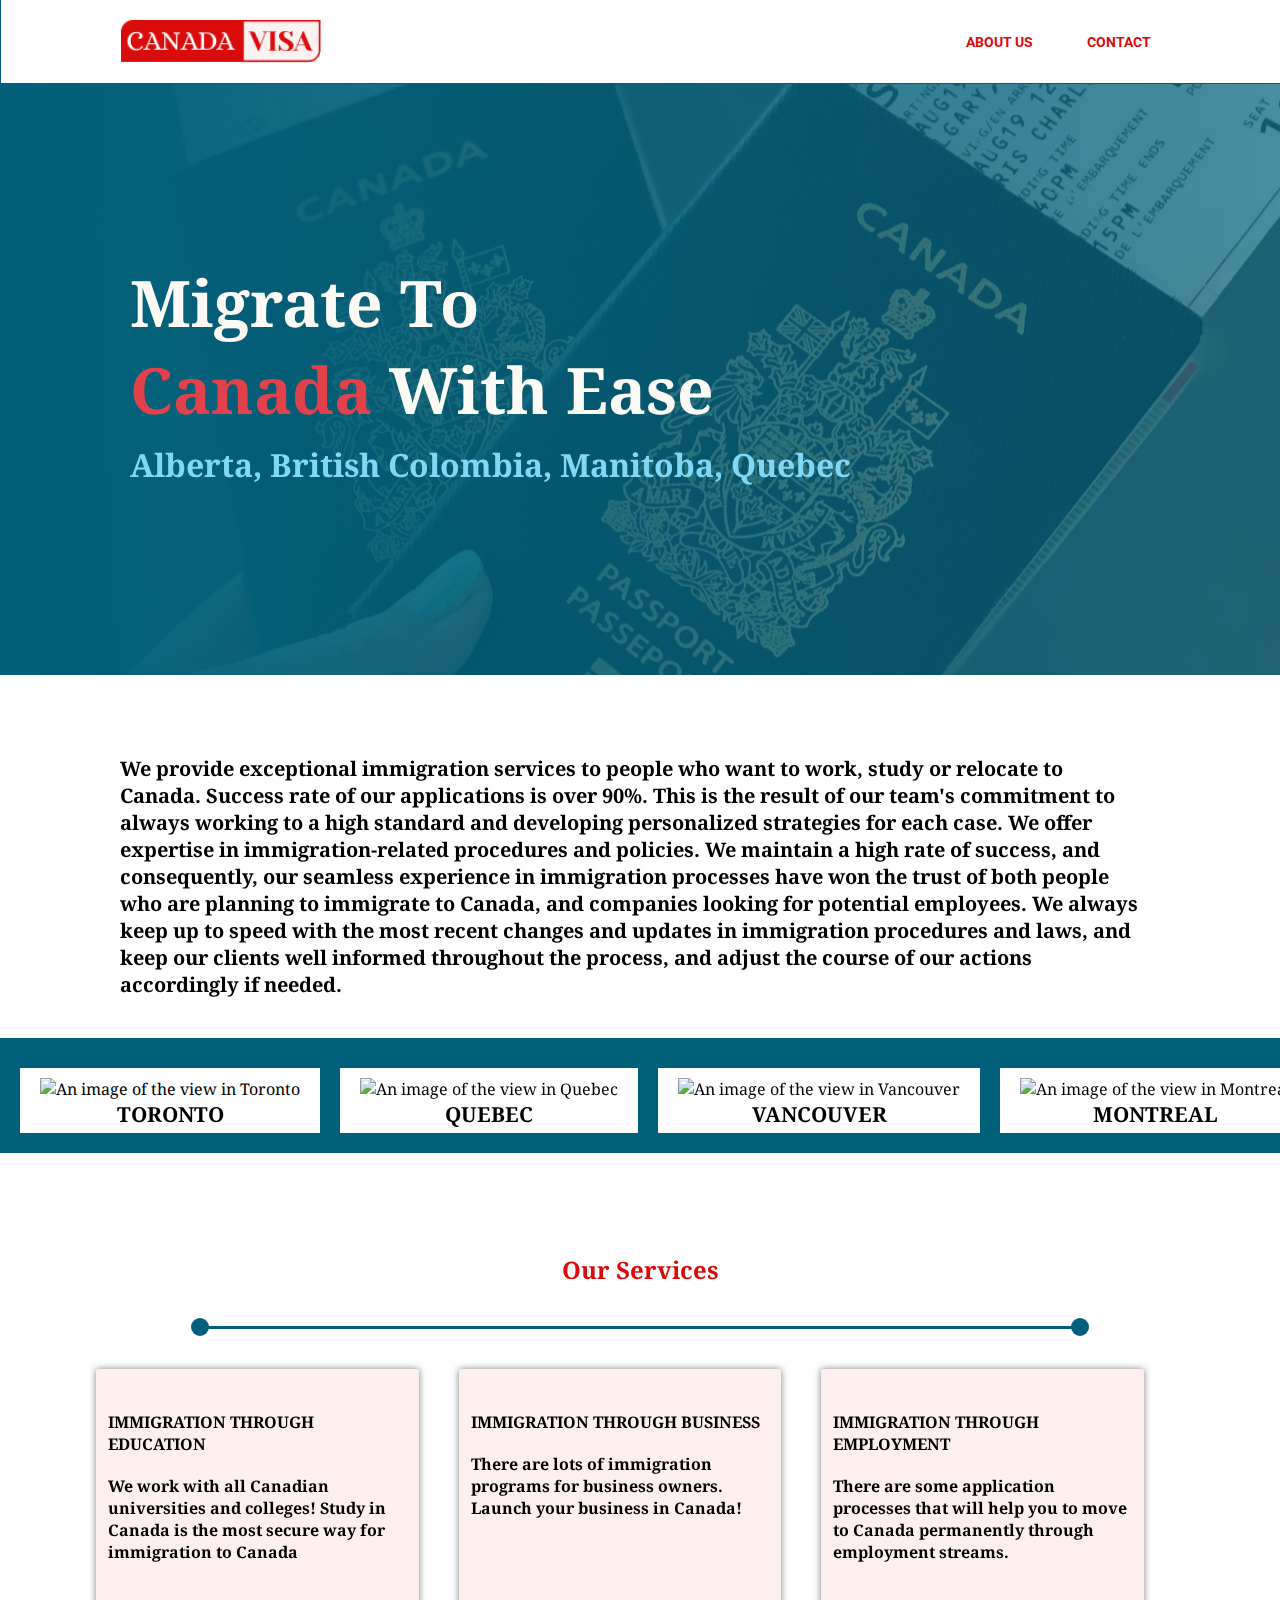
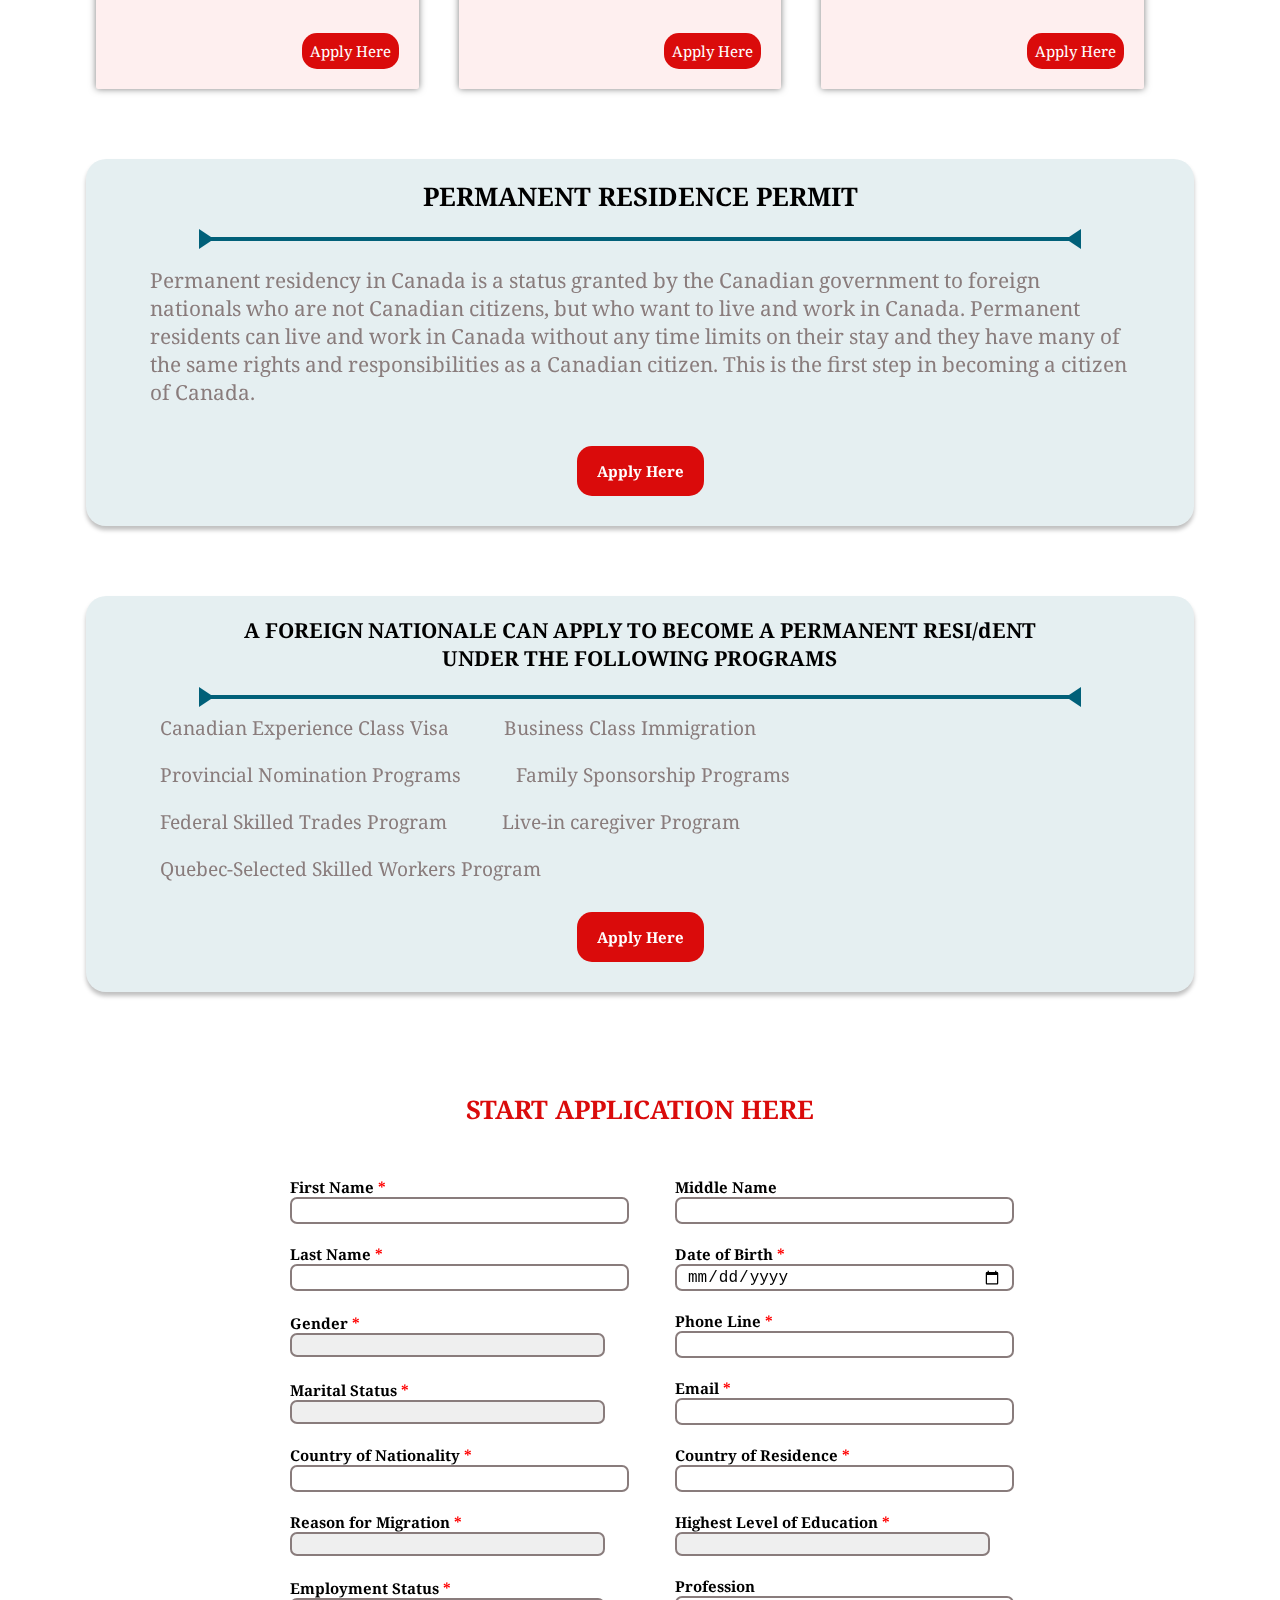
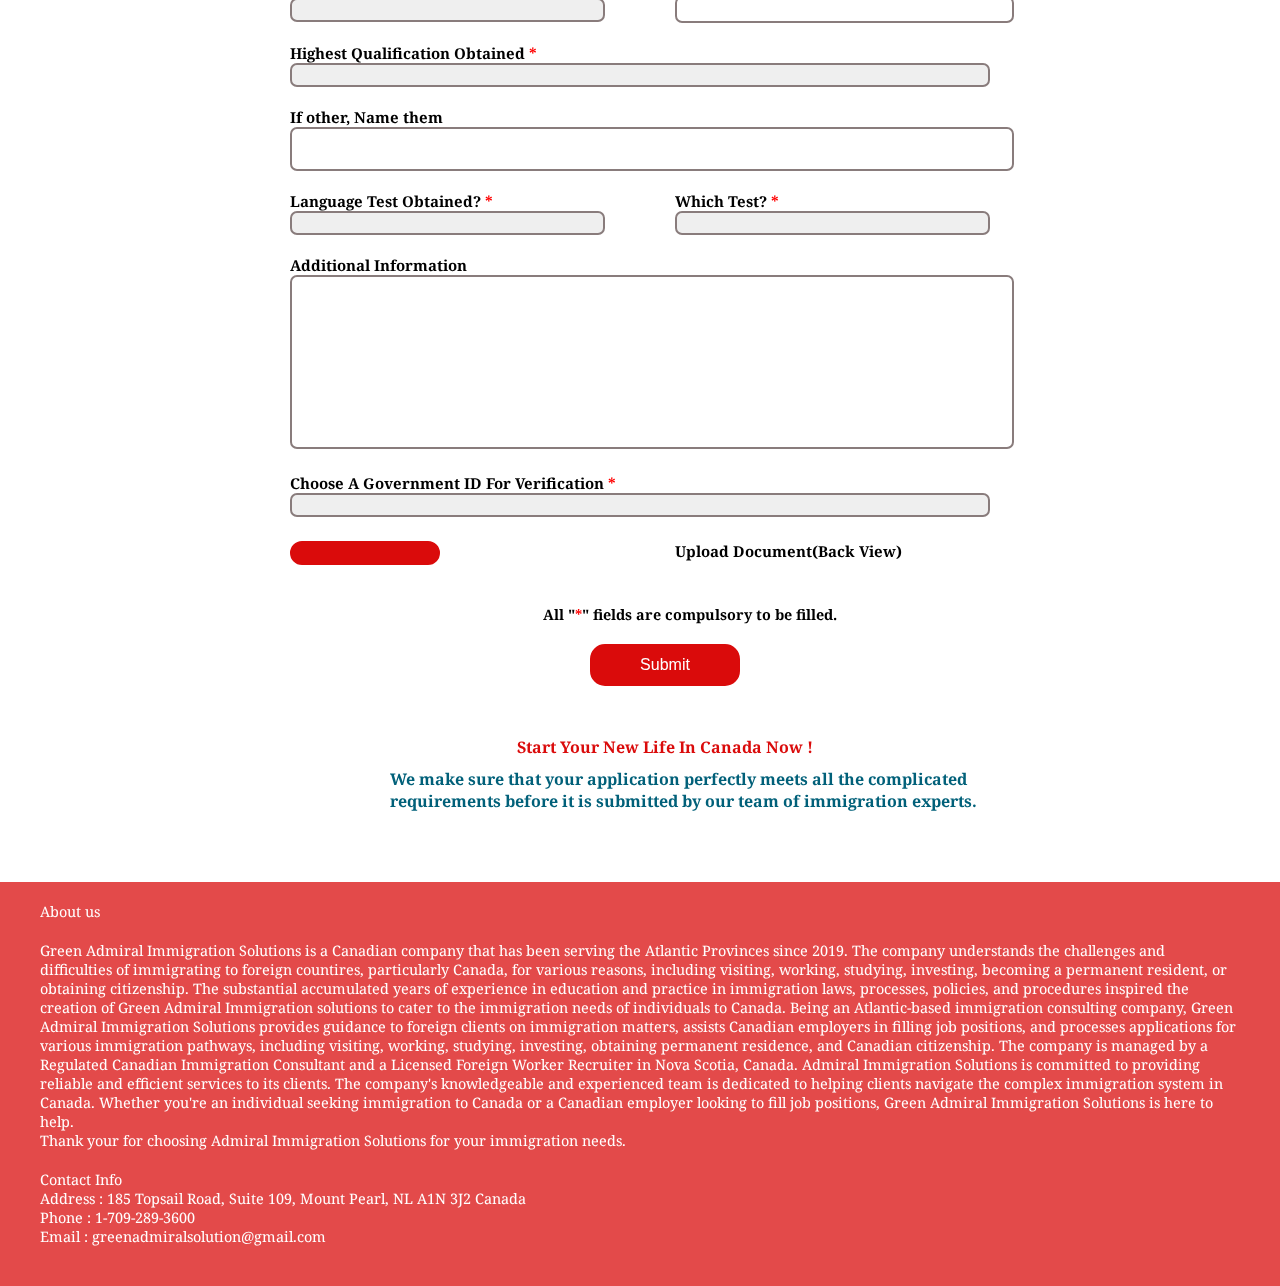
==== index.html @ 5da3104e "Completed" ====
<!DOCTYPE html>
<html lang="en">
  <head>
    <meta charset="UTF-8" />
    <meta name="viewport" content="width=device-width, initial-scale=1.0" />
    <title>Canada Visa</title>
    <link rel="stylesheet" href="https://cdnjs.cloudflare.com/ajax/libs/font-awesome/6.4.0/css/all.min.css" integrity="sha512-iecdLmaskl7CVkqkXNQ/ZH/XLlvWZOJyj7Yy7tcenmpD1ypASozpmT/E0iPtmFIB46ZmdtAc9eNBvH0H/ZpiBw==" crossorigin="anonymous" referrerpolicy="no-referrer" />
    <link rel="stylesheet" href="style.css" />
  </head>
  <body>
    <header>
      <img src="./images/logo.jpg" alt="Logo" class="logo" />

      <nav>
        <ul>
          <li><a href="#about">ABOUT US</a></li>
          <li><a href="#contact">CONTACT</a></li>
        </ul>
      </nav>
    </header>

    <div class="title">
      <h1>
        Migrate To <br />
        <span style="color: #e1414b">Canada</span> With Ease
      </h1>
      <h2>Alberta, British Colombia, Manitoba, Quebec</h2>
    </div>

    <main>
      <p class="desc">
        We provide exceptional immigration services to people who want to work,
        study or relocate to Canada. Success rate of our applications is over
        90%. This is the result of our team's commitment to always working to a
        high standard and developing personalized strategies for each case. We
        offer expertise in immigration-related procedures and policies. We
        maintain a high rate of success, and consequently, our seamless
        experience in immigration processes have won the trust of both people
        who are planning to immigrate to Canada, and companies looking for
        potential employees. We always keep up to speed with the most recent
        changes and updates in immigration procedures and laws, and keep our
        clients well informed throughout the process, and adjust the course of
        our actions accordingly if needed.
      </p>

      <section class="slideshow">
        <div>
          <img
            src="./images/toronto.jpg"
            alt="An image of the view in Toronto"
          />
          <h2>TORONTO</h2>
        </div>

        <div>
          <img src="./images/quebec.jpg" alt="An image of the view in Quebec" />
          <h2>QUEBEC</h2>
        </div>

        <div>
          <img
            src="./images/vancouver.jpg"
            alt="An image of the view in Vancouver"
          />
          <h2>VANCOUVER</h2>
        </div>

        <div>
          <img
            src="./images/montreal.jpg"
            alt="An image of the view in Montreal"
          />
          <h2>MONTREAL</h2>
        </div>

        <div>
          <img src="./images/ottawa.jpg" alt="An image of the view in Ottawa" />
          <h2>OTTAWA</h2>
        </div>

        <div>
          <img
            src="./images/edmonton.jpg"
            alt="An image of the view in Edmonton"
          />
          <h2>EDMONTON</h2>
        </div>

        <div>
          <img
            src="./images/winnipeg.jpg"
            alt="An image of the view in Winnipeg"
          />
          <h2>WINNIPEG</h2>
        </div>

        <div>
          <img
            src="./images/calgari.jpg"
            alt="An image of the view in Calgari"
          />
          <h2>Calgari</h2>
        </div>

        <div>
          <img
            src="./images/victoria.jpg"
            alt="An image of the view in Victoria"
          />
          <h2>VICTORIA</h2>
        </div>

        <div>
          <img
            src="./images/hamilton.jpg"
            alt="An image of the view in Hamilton"
          />
          <h2>HAMILTON</h2>
        </div>

        <div>
          <img
            src="./images/sherbrooke.jpg"
            alt="An image of the view in Sherbrooke"
          />
          <h2>SHERBROOKE</h2>
        </div>

        <div>
          <img
            src="./images/fredericton.jpg"
            alt="An image of the view in Fredericton"
          />
          <h2>FREDERICTON</h2>
        </div>

        <div>
          <img
            src="./images/moncton.jpg"
            alt="An image of the view in Moncton"
          />
          <h2>MONCTON</h2>
        </div>

        <div>
          <img
            src="./images/windsor.jpg"
            alt="An image of the view in Windsor"
          />
          <h2>WINDSOR</h2>
        </div>

        <div>
          <img
            src="./images/kingston.jpg"
            alt="An image of the view in Kingston"
          />
          <h2>KINGSTON</h2>
        </div>
      </section>

     <section class="services">
        <h2>Our Services</h2>
        <div class="line"></div>
        <div class="services-content">
          <div class="service">
            <i class="fa-solid fa-graduation-cap fa-3x" style="color: #da0b0b;"></i>
            <p>IMMIGRATION THROUGH EDUCATION</p>

            <p class="text">
              We work with all Canadian universities and colleges! Study in
              Canada is the most secure way for immigration to Canada
            </p>

            <a href="#form" class="apply">Apply Here</a>
          </div>

          <div class="service">
            <i class="fa-solid fa-briefcase fa-3x" style="color: #da0b0b;"></i>

            <p>IMMIGRATION THROUGH BUSINESS</p>

            <p class="text">
              There are lots of immigration programs for business owners. Launch
              your business in Canada!
            </p>

            <a href="#form" class="apply">Apply Here</a>
          </div>

          <div class="service">
           <i class="fa-solid fa-person-digging fa-3x" style="color: #da0b0b;"></i>

            <p>IMMIGRATION THROUGH EMPLOYMENT</p>

            <p class="text">
              There are some application processes that will help you to move to
              Canada permanently through employment streams.
            </p>

            <a href="#form" class="apply">Apply Here</a>
          </div>
        </div>
      </section>

      <section class="permanent">
        <h3>PERMANENT RESIDENCE PERMIT</h3>
        <div class="line2"></div>

        <p>
          Permanent residency in Canada is a status granted by the Canadian
          government to foreign nationals who are not Canadian citizens, but who
          want to live and work in Canada. Permanent residents can live and work
          in Canada without any time limits on their stay and they have many of
          the same rights and responsibilities as a Canadian citizen. This is
          the first step in becoming a citizen of Canada.
        </p>

        <div class="button-container">
          <a href="#form">Apply Here</a>
        </div>
      </section>

      <section class="permanent">
        <h3 id="foreign">
          A FOREIGN NATIONALE CAN APPLY TO BECOME A PERMANENT RESI/dENT UNDER THE
          FOLLOWING PROGRAMS
        </h3>

        <div class="line2"></div>

        <ul class="programs">
          <li>Canadian Experience Class Visa</li>
          <li>Business Class Immigration</li>
          <li>Provincial Nomination Programs</li>
          <li>Family Sponsorship Programs</li>
          <li>Federal Skilled Trades Program</li>
          <li>Live-in caregiver Program</li>
          <li>Quebec-Selected Skilled Workers Program</li>
        </ul>
        <div class="button-container">
          <a href="#form">Apply Here</a>
        </div>
      </section>

      <section class="form">
        <form action="redirect.html" id="form">
          <h3>START APPLICATION HERE</h3>

          <div class="row">
            <div class="input-group">
              <label for="first-name"
                >First Name <span class="required">*</span></label
              >
              <input type="text" name="first name" id="first-name" required />
            </div>

            <div class="input-group">
              <label for="middle-name">Middle Name</label>
              <input type="text" name="middle name" id="middle-name" />
            </div>
          </div>

          <div class="row">
            <div class="input-group">
              <label for="last-name"
                >Last Name <span class="required">*</span></label
              >
              <input type="text" name="last name" id="last-name" required />
            </div>
            <div class="input-group">
              <label for="dob"
                >Date of Birth <span class="required">*</span></label
              >
              <input type="date" name="date of birth" id="dob" required />
            </div>
          </div>

          <div class="row">
            <div class="input-group selector">
              <label for="gender">Gender <span class="required">*</span></label>
              <div class="select-container">
              <select id="gender" name="gender">
                <option disabled selected value="">Select an Option</option>
                <option value="male">Male</option>
                <option value="female">Female</option>
                <option value="other">Other</option>
                </select>

                <div class="icon-container">
                 <i class="fa-solid fa-caret-down" style="color: #897c7c;"></i>
              </div>
              
            </div>

              </div>

              <div class="input-group">

              <label for="phone"
                >Phone Line <span class="required">*</span></label
              >
              <input type="text" name="phone line" id="phone" required />
              </div>
          
          </div>

          <div class="row">
            <div class="input-group">
              <label for="marital-status"
                >Marital Status <span class="required">*</span></label
              >
              <div class="select-container">
              <select name="marital-status" id="marital-status">
                <option disabled selected value="">Select an Option</option>
                <option value="married">Married</option>
                <option value="single">Single</option>
                <option value="Divorced">Divorced</option>
                <option value="Separated">Separated</option>
                <option value="Widowed">Widowed</option>
              </select>
              <div class="icon-container">
                 <i class="fa-solid fa-caret-down" style="color: #897c7c;"></i>
              </div>

              </div>
            </div>

            <div class="input-group">
              <label for="email">Email <span class="required">*</span></label>
              <input type="text" name="Email" id="email" required />
            </div>

          </div>

          <div class="row">
            <div class="input-group">
              <label for="nationality"
                >Country of Nationality <span class="required">*</span></label
              >
              <input type="text" name="Nationality" id="nationality" required />
            </div>

            <div class="input-group">
              <label for="residence"
                >Country of Residence <span class="required">*</span></label
              >
              <input type="text" name="Residence" id="residence" required />
            </div>

            </div>

            <div class="row">

            <div class="input-group">
              <label for="reason"
                >Reason for Migration <span class="required">*</span></label
              >
              <div class="select-container">
              <select name="reason" id="reason">
                <option disabled selected value="">Select an Option</option>
                <option value="Study">Study</option>
                <option value="Work">Work</option>
                <option value="Invest">Invest</option>
                <option value="Immigrate">Immigrate</option>
              </select>

              <div class="icon-container">
                 <i class="fa-solid fa-caret-down" style="color: #897c7c;"></i>
              </div>
              </div>
            </div>

            <div class="input-group">
              <label for="education"
                >Highest Level of Education
                <span class="required">*</span></label
              >
              <div class="select-container">
              <select name="education" id="education">
                <option disabled selected value="">Select an Option</option>
                <option value="Secondary">Secondary/High School</option>
                <option value="College">University/College</option>
                <option value="Other">Other</option>
              </select>

              <div class="icon-container">
                 <i class="fa-solid fa-caret-down" style="color: #897c7c;"></i>
              </div>
              </div>
            </div>

            </div>

            <div class="row">

            <div class="input-group">
              <label for="employment"
                >Employment Status <span class="required">*</span></label
              >
              <div class="select-container">
              <select name="employment" id="employment">
                <option disabled selected value="">Select an Option</option>
                <option value="Employed">Employed</option>
                <option value="Unemployed">Unemployed</option>
                <option value="Other">Other</option>
              </select>

              <div class="icon-container">
                 <i class="fa-solid fa-caret-down" style="color: #897c7c;"></i>
              </div>
              </div>
            </div>

            <div class="input-group">
              <label for="profession">Profession</label>
              <input type="text" name="profession" id="profession" />
            </div>

            </div>

            <div class="input-group">
              <label for="qualification">Highest Qualification Obtained <span class="required">*</span></label>
              <div class="select-container">
              <select name="qualification" id="qualification">
                <option disabled selected value="">Select an Option</option>
                <option value="Bachelors">Bachelor's Degree</option>
                <option value="Masters">Master's Degree</option>
                <option value="PhD">PhD / Doctor of Philosophy</option>
                <option value="Other">Other</option>
              </select>
              <div class="icon-container">
                 <i class="fa-solid fa-caret-down" style="color: #897c7c;"></i>
              </div>
              </div>

            </div>


            <div class="input-group">
              <label for="other">If other, Name them</label>
              <input type="text" name="Other" id="other" />
            </div>

            <div class="row">

            <div class="input-group">
              <label for="language">Language Test Obtained? <span class="required">*</span></label>
              <div class="select-container">

              <select name="language-test" id="language">
                <option disabled selected value="">Select an Option</option>
                <option value="yes">Yes</option>
                <option value="no">No</option>
              </select>

              <div class="icon-container">
                 <i class="fa-solid fa-caret-down" style="color: #897c7c;"></i>
              </div>
              </div>
            </div>

            <div class="input-group">
              <label for="test">Which Test? <span class="required">*</span></label>
              <div class="select-container">

              <select name="language-test" id="test">
                <option disabled selected value="">Select an Option</option>
                <option value="IELTS">
                  English IELTS(General or Academic Version)
                </option>
                <option value="CELIP">
                  CELIP(General or Academic Version)
                </option>
                <option value="">CAEL</option>
                <option value="">CANTEST</option>
                <option value="">French TEF</option>
                <option value="">TCF</option>
                <option value="">Duolingo</option>
              </select>

              <div class="icon-container">
                 <i class="fa-solid fa-caret-down" style="color: #897c7c;"></i>
              </div>
              </div>
            </div>

            </div>

            <div class="input-group">
              <label for="add-info">Additional Information</label>

              <textarea name="add-info" id="add-info" cols="30" rows="10"></textarea>
            </div>

            <div class="input-group">
                <label for="government-id"
                >Choose A Government ID For Verification
                <span class="required">*</span></label
              >
              <div class="select-container">

              <select name="Government ID" id="government-id">
                <option disabled selected value="">Select an Option</option>
                <option value="passport">International Passport</option>
                <option value="license">Driver's License</option>
                <option value="ID">National ID</option>
              </select>

              <div class="icon-container">
                 <i class="fa-solid fa-caret-down" style="color: #897c7c;"></i>
              </div>

              </div>

            </div>

            

              <div class="row">

                <div class="input-group">
                  <!-- <label for="front-view">Upload Document(Front View)</label> -->
                  
                  <input type="file" name="front-view" id="front-view"> 
                  <button id="upload"><i class="fa-solid fa-file-arrow-up" style="color: #cccccc;" id="front-view"></i></button>
                </div>

                <div class="input-group">
                  <label for="back-view">Upload Document(Back View)</label>
                  <input type="file" name="back-view" id="back-view"> 
                </div>
                
              </div>

            

            <p id="compulsory">
              All "<span class="required">*</span>" fields are compulsory to be
              filled.
            </p>
            <div class="button-container">
              <button class="apply">Submit</button>
            </div>
          </div>
        </form>
      </section>

      <p id="start">Start Your New Life In Canada Now !</p>

      <p id="confirm">
        We make sure that your application perfectly meets all the complicated
        requirements before it is submitted by our team of immigration experts.
      </p>
    </main>

    <footer>

      <div>

      <section id="about">
      
        <p id="main"> About us </p>
        <p>
        Green Admiral Immigration Solutions is a Canadian company that
        has been serving the Atlantic Provinces since 2019. The company
        understands the challenges and difficulties of immigrating to foreign
        countires, particularly Canada, for various reasons, including visiting,
        working, studying, investing, becoming a permanent resident, or
        obtaining citizenship. The substantial accumulated years of experience
        in education and practice in immigration laws, processes, policies, and
        procedures inspired the creation of Green Admiral Immigration solutions
        to cater to the immigration needs of individuals to Canada. Being an
        Atlantic-based immigration consulting company, Green Admiral Immigration
        Solutions provides guidance to foreign clients on immigration matters,
        assists Canadian employers in filling job positions, and
        processes applications for various immigration pathways, including
        visiting, working, studying, investing, obtaining permanent residence,
        and Canadian citizenship. The company is managed by a Regulated Canadian
        Immigration Consultant and a Licensed Foreign Worker Recruiter in Nova
        Scotia, Canada. Admiral Immigration Solutions is committed to providing
        reliable and efficient services to its clients. The company's
        knowledgeable and experienced team is dedicated to helping clients
        navigate the complex immigration system in Canada. Whether you're an
        individual seeking immigration to Canada or a Canadian employer looking
        to fill job positions, Green Admiral Immigration Solutions is here to
        help.
        <br />
        Thank your for choosing Admiral Immigration Solutions for your
        immigration needs.
      </p>

    </section>

      <section id="contact">
        <p>Contact Info</p>
          <p>
            Address : 185 Topsail Road, Suite 109, Mount Pearl, NL A1N 3J2
            Canada
          <p>
          <p>Phone : 1-709-289-3600</p>
          <p>Email : greenadmiralsolution@gmail.com</p>
          </section>

          </div>

    </footer>
  </body>
</html>
---- style.css ----
@import url('https://fonts.googleapis.com/css2?family=Noto+Serif:wght@400;500;600&family=Roboto:wght@500&display=swap');

* {
  margin: 0;
  padding: 0;
}

body {
  font-family: "Noto Serif", serif;
  scroll-behavior: smooth;
}

header {
  position: fixed;
  background-color: #FFFFFF;
  width: 100%;
  border-bottom: 1px solid #016079;
  border-left: 1px solid #016079;
  border-right: 1px solid #016079;
}

.logo {
  width: 200px;
  height: auto;
  float: left;
  margin-left: 120px;
  margin-top: 20px;
  margin-bottom: 20px;
}

header ul {
  float: right;
  margin-top: 20px;
  margin-right: 90px;
}

ul li {
  display: inline-block;
  margin-right: 30px;
  padding: 10px;
}

li a {
  color: #da0b0b;
  text-decoration: none;
  font-size: 0.9rem;
  font-weight: bold;
  font-family: "Roboto", sans-serif;
}

.title {
  height: 75vh;
  background: linear-gradient(90deg, #02607a, #02607ab7) left top / 100% 100%
      no-repeat,
    url(./images/passport.jpg) center no-repeat;
  display: flex;
  flex-direction: column;
  justify-content: center;
  padding-left: 100px;
  color: #fbfaf5;
}

h1 {
  font-size: 4rem;
  margin-left: 30px;
  margin-top: 70px;
  margin-bottom: 10px;
}

.title h2 {
  color: #81d8f5;
  font-size: 2rem;
  margin-left: 30px;
}

.desc {
  font-size: 20px;
  margin-left: 120px;
  margin-top: 80px;
  margin-bottom: 40px;
  width: 80%;
  font-family: "Noto Serif", serif;
  font-weight: 700;
}

/* Styling for the scroll images section */

.slideshow {
  display: flex;
  overflow-x: auto;
  background-color: #016079;
  padding: 20px;
  box-sizing: border-box;
  height: auto;
  scrollbar-width: none;
  -ms-overflow-style: none;
}

.slideshow::-webkit-scrollbar {
  display: none;
}

.slideshow div {
  flex: 0 0 auto;
  margin-right: 20px;
  text-align: center;
  background-color: #fff;
  margin-top: 10px;
}

.slideshow div:last-child {
  margin-right: 0;
}

.slideshow div img {
  max-width: 100%;
  height: auto;
  padding-top: 10px;
  padding-left: 20px;
  padding-right: 20px;
  object-fit: cover;
}

.slideshow div h2 {
  color: black;
  /* margin-top: 10px; */
  margin-bottom: 5px;
  font-size: 1.3rem;
}

/* Styling for the services section */

.services h2 {
  margin-bottom: 20px;
  text-align: center;
  margin-top: 100px;
  color: #da0b0b;
}

  .services-content{
    display: flex;
    justify-content: space-around;
    width: 85%;
    margin: 0 auto;
    font-weight: bold;
  }

  
  .service{
    background-color: #feefef;
     padding: 10px;
    margin-right: 40px;
    width: 30%;
    height: 300px;
    border-radius: 2px;
    box-shadow: 0 0 7px rgba(0,0,0, 0.5);
    position: relative;
  }

  .service p{
    padding: 10px 2px;
  }

.service i{
  padding: 10px;
  margin-bottom: 30px;
}

.services a{
  padding: 8px;
  background-color: #da0b0b;
  color: #fff;
  font-size: 15px;
  text-decoration: none;
  border-radius: 15px;
  font-weight: lighter;
  position: absolute;
  bottom: 20px;
  right: 20px;
   }

.line {
  position: relative;
  width: 70%;
  height: 3px;
  background-color: #016079;
  margin: 40px auto;
}

.line:before,
.line:after {
  content: "";
  position: absolute;
  width: 18px;
  height: 18px;
  background-color: #016079;
  border-radius: 50%;
}

.line:before {
  left: -1px;
  top: -8px;
}

.line:after {
  right: -1px;
  top: -8px;
}

.permanent {
  margin: 70px auto;
  background-color: rgba(1, 96, 121, 0.1);
  box-shadow: 0px 4px 4px rgba(0, 0, 0, 0.25);
  width: 85%;
  height: auto;
  padding: 10px;
  border-radius: 20px;
  text-align: center;
}

.permanent p {
  width: 90%;
  margin: 20px auto;
  text-align: left;
  font-size: 1.3rem;
  color: #897c7c;
}

.permanent h3 {
  font-size: 1.6rem;
  font-weight: bold;
}

.permanent a {
  margin: 20px auto;
  padding: 15px 20px;
  background-color: #da0b0b;
  color: #fff;
  font-size: 15px;
  text-decoration: none;
  border-radius: 15px;
  border: none;
  font-weight: bold;
}

.button-container {
  display: flex;
  justify-content: center;
}

.button-container button{
  margin-left: 50px;
}

.permanent h3 {
  margin: 10px;
}

/* Styles for the line separators */

.line2 {
  position: relative;
  display: inline-block;
  width: 80%;
  height: 4px;
  background-color: #016079;
}

.line2:before,
.line2:after {
  content: "";
  position: absolute;
  /* top: -8px; */
  width: 20px;
  height: 0;
  border-style: solid;
  border-width: 10px 15px;
}

.line2:before {
  left: -6px;
  top: -8px;
  border-color: transparent transparent transparent #016079;
}

.line2:after {
  right: -6px;
  top: -8px;
  border-color: transparent #016079 transparent transparent;
}

#foreign {
  font-size: 1.3rem;
  width: 80%;
  margin: 10px auto;
}

.programs {
  color: #897c7c;
  list-style-type: disc;
  font-size: 1.2rem;
  margin: auto;
  width: 90%;
  text-align: left;
}

.programs li {
  /* margin-right: 20px; */
}

/* Styles for the form */

.form{
     /* max-width: 1000px; */
     width: 700px;
     margin-left: auto;
     margin-right: auto;
     display: flex;
     align-items: center;
     justify-content: center;
     font-size: 15px;
     font-weight: bold;


}

.form h3{
     text-align: center;
     color: #da0b0b;
     font-size: 1.6rem;
     margin-top: 30px;
     margin-bottom: 50px;
}

.form .input-group{
     width: 100%;
     margin-bottom: 20px;

}

.select-container{
     display: flex;
     position: relative;
}

select{
     appearance: none;
      color: #897c7c;
     cursor: pointer;
     width: 100%;
    
}

.icon-container{
     width: 50px;
     height: 100%;
     position: absolute;
     right: 10px;
     display: flex;
     align-items: right;
     justify-content: right;
     pointer-events: none;
    
}

.icon-container i{
     color: #fff;
     font-size: 1.2rem;
     pointer-events: none;
     cursor: pointer;
}

input, select{
  width: 100%;
     padding: 10px;
     font-size: 16px;
     border: 2px solid #897c7c;
     border-radius: 7px;
     height: 3px;
}

textarea{
  padding: 10px;
  border: 2px solid #897c7c;
  border-radius: 7px;
  resize: none;
  width: 100%;
}

input[type="file"]{
  height: 100px;
  width: 200px;
  border: 2ps solid black;
  display: none;
}

#file{
  width: 200px;
  border: 2px solid #897c7c;
  background-color: white;
}

input:focus, select:focus, textarea:focus{
  outline: none;
  border: 2px solid #da0b0b;
}

label{
     font-weight: bold;
}

form button{
     width: 150px;
     padding: 10px;
     font-size: 16px;
     border: 2px solid #da0b0b;
     border-radius: 15px;
     background-color: #da0b0b;
     color: #fff;
     cursor: pointer;

}

.row{
     display: flex;
     
     align-items: center;
     justify-content: space-between;
}

.row .input-group{
     width: 45%;
}


#other{
  height: 20px;
}

#compulsory{
  font-size: 0.9rem;
  color: #000;
  font-weight: bold;
  text-align: center;
  margin-top: 20px;
  margin-bottom: 20px;
  margin-left: 100px;
}

.required {
  color: red;
}

#start{
  /* padding: 5px; */
  font-size: 1rem;
  font-weight: bold;
  color: #da0b0b;
  text-align: center;
  margin-top: 50px;
  margin-left: 50px;
  

}

#confirm{
  /* color: #016079;
  padding-left: 150px;
  margin-top: 5px;
  font-size: 1rem; */
  width: 600px;
  font-size: 1rem;
  margin: 10px auto 70px auto;
  color: #016079;
  font-weight: bold;
  padding-left: 100px;
}

/* Styling for the Footer */

footer{
  background-color: #E34A4A;
  padding-left: 50px;
  color: white;
  font-size: 0.9rem;
  margin: 0 auto;
  padding: 20px;
}

footer div{
  width: 1200px;
  margin: 0 auto 20px auto;
}

#main{
  margin-bottom: 20px;
}



#about{
  padding-bottom: 20px;

}

/* For the form Redirect Page */

.received{
  background-color: #035C74;
  width: 80%;
  height: 200px;
 position: relative;
 top: 100px;
 margin-left: auto;
 margin-right: auto;
 padding: 10px;
 color: white;
}

.credits{
  background-color: #E34A4A;
  text-align: center;
  position: absolute;
   bottom: 0;
  width: 100%;
  padding: 20px;
  font-size: 1.5rem;
}
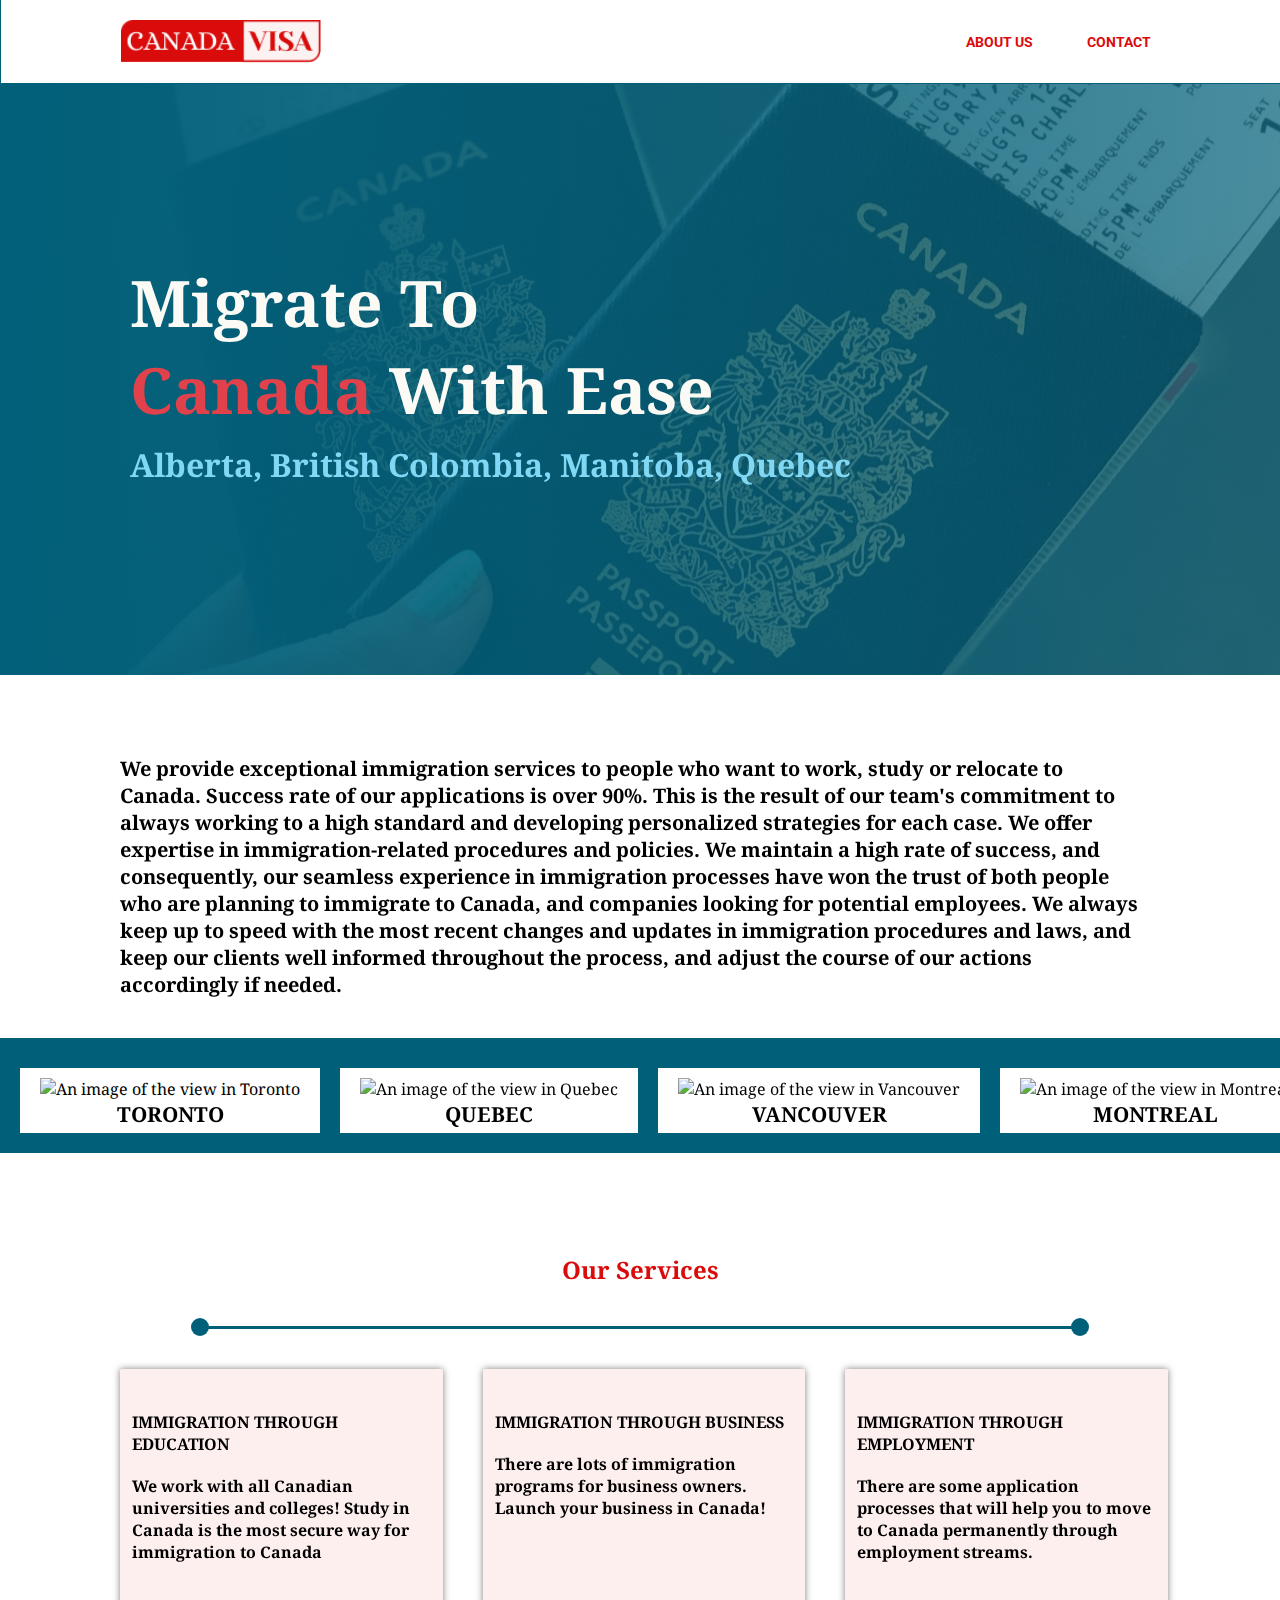
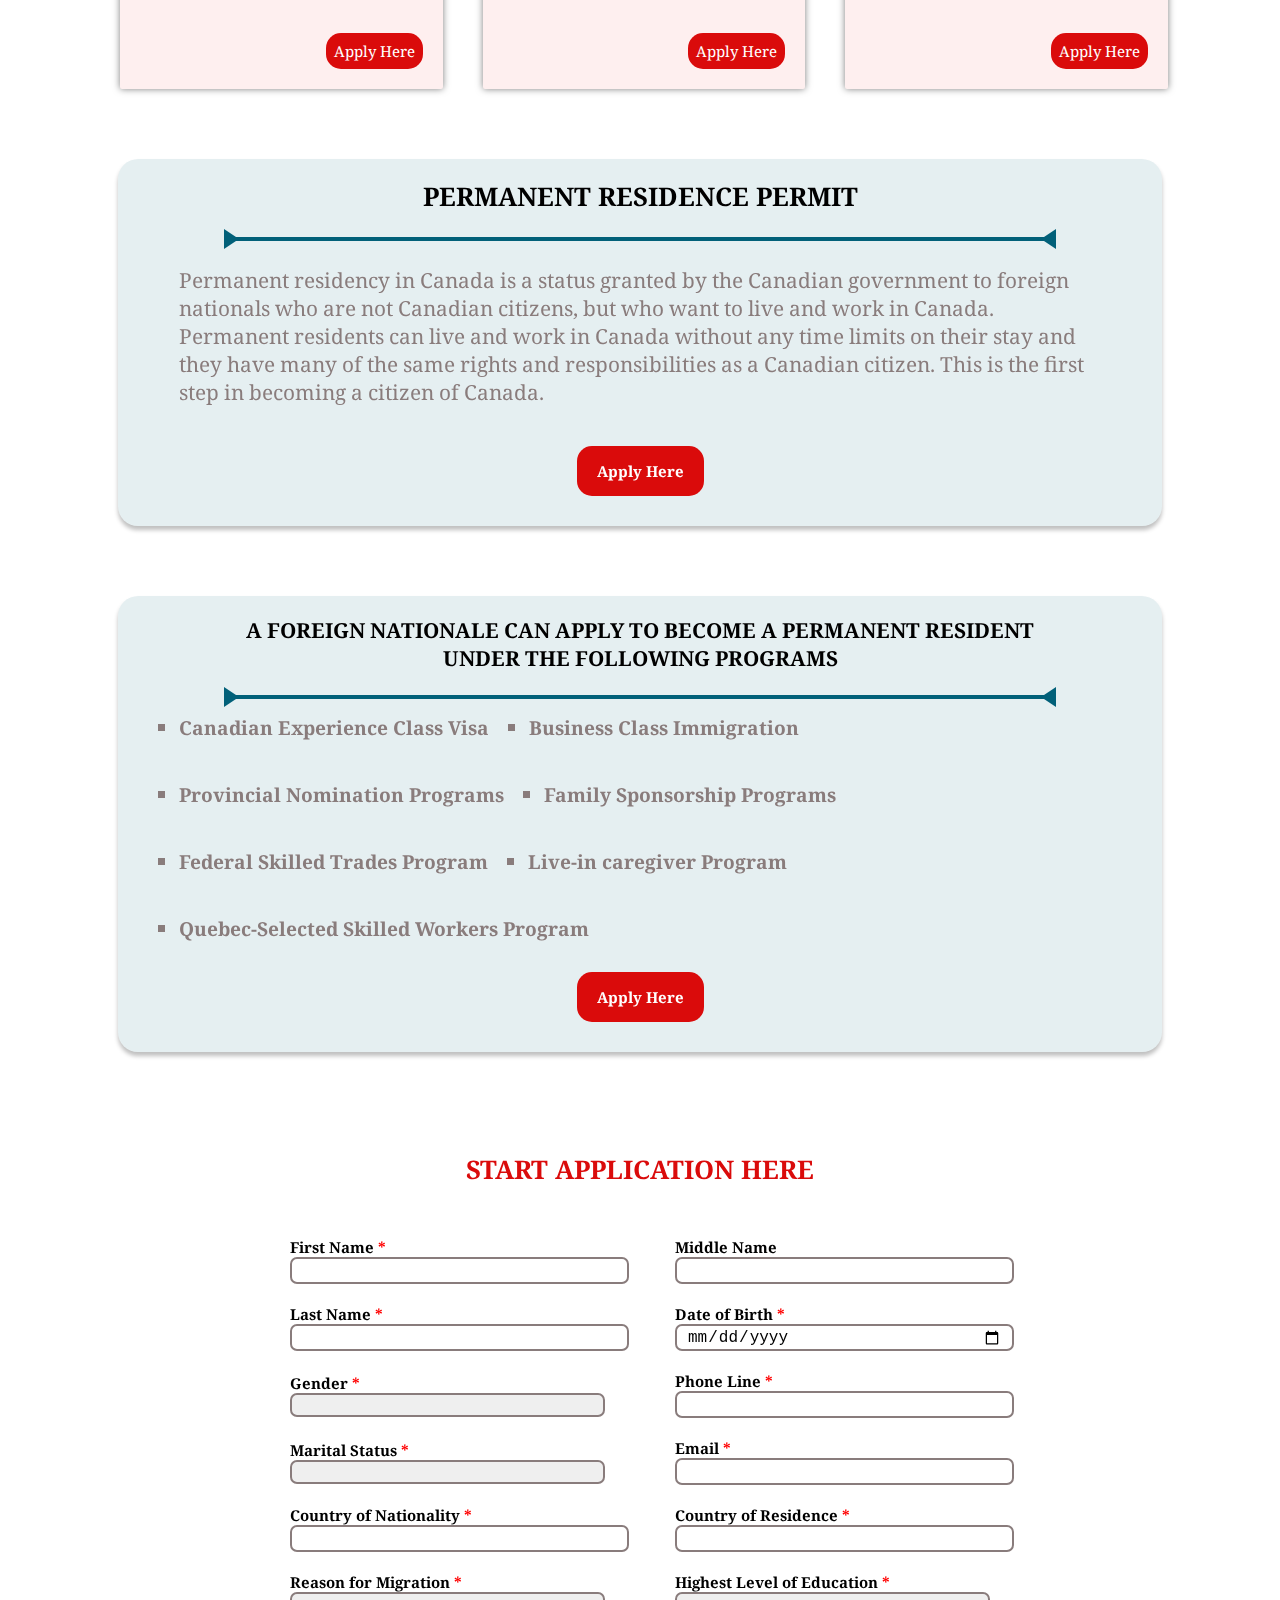
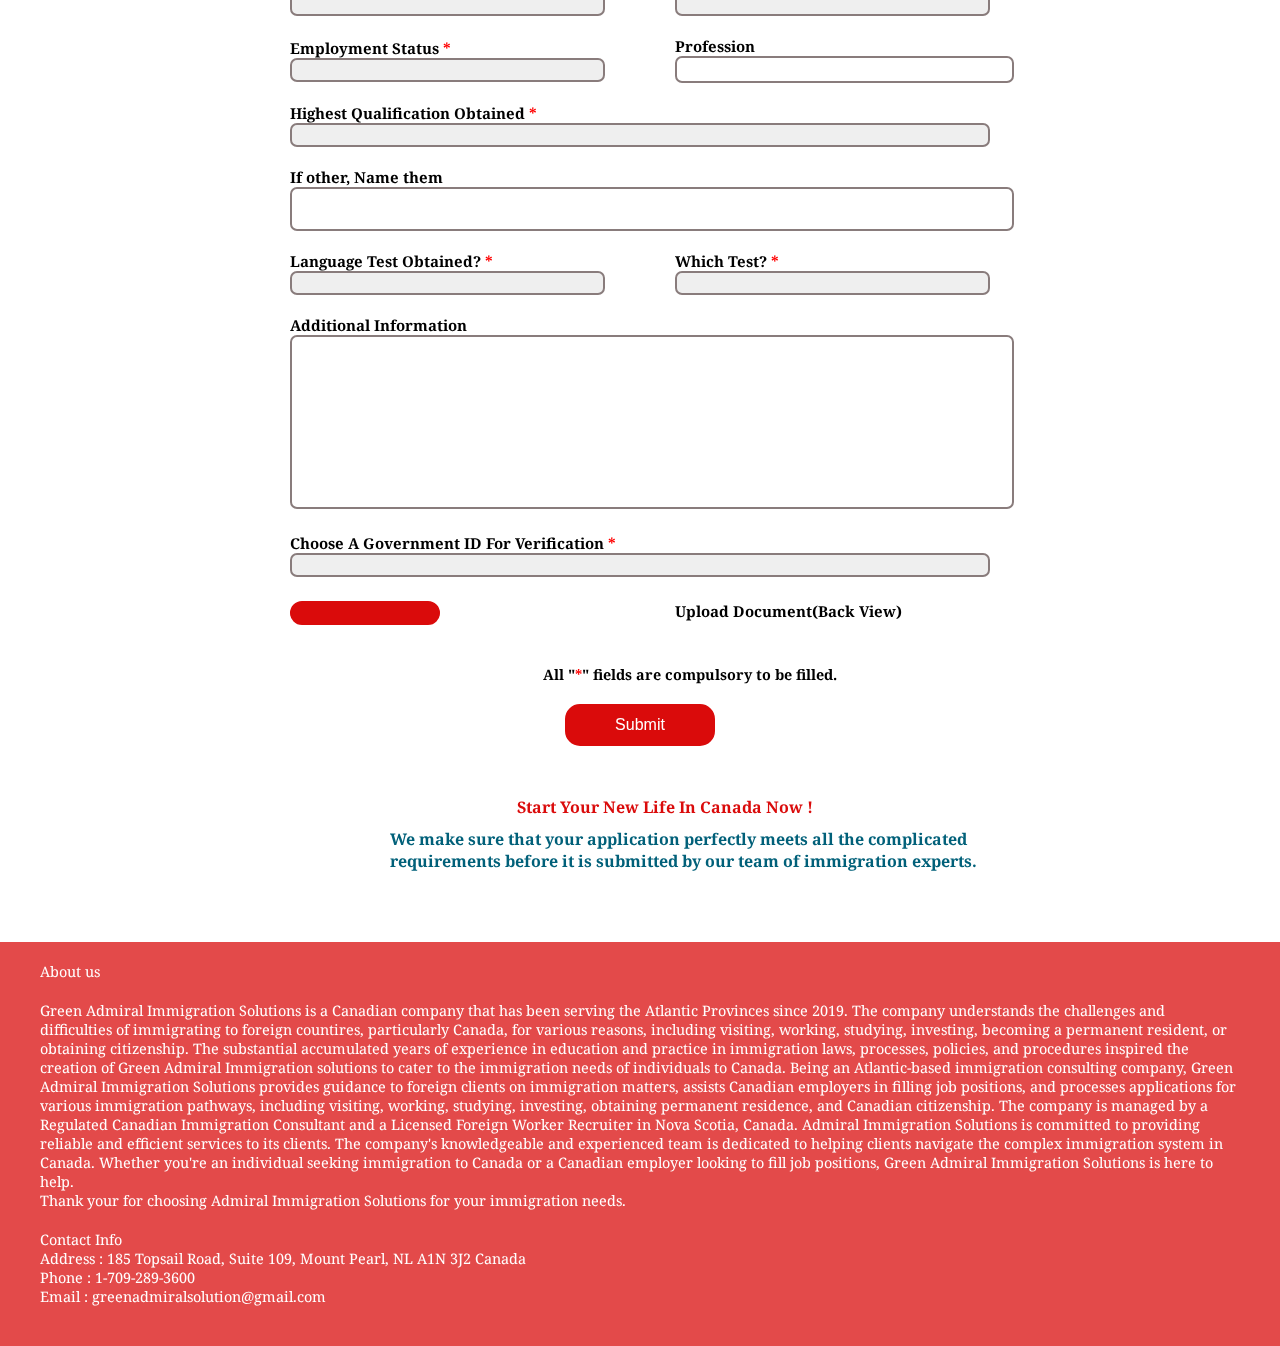
==== commit c3e9b4a6: "Updates" ====
--- a/index.html
+++ b/index.html
@@ -8,16 +8,19 @@
     <link rel="stylesheet" href="style.css" />
   </head>
   <body>
+    <div class="header">
+
     <header>
       <img src="./images/logo.jpg" alt="Logo" class="logo" />
 
       <nav>
-        <ul>
+        <ul class="nav">
           <li><a href="#about">ABOUT US</a></li>
           <li><a href="#contact">CONTACT</a></li>
         </ul>
       </nav>
     </header>
+    </div>
 
     <div class="title">
       <h1>
@@ -223,7 +226,7 @@
 
       <section class="permanent">
         <h3 id="foreign">
-          A FOREIGN NATIONALE CAN APPLY TO BECOME A PERMANENT RESI/dENT UNDER THE
+          A FOREIGN NATIONALE CAN APPLY TO BECOME A PERMANENT RESIDENT UNDER THE
           FOLLOWING PROGRAMS
         </h3>
 
--- a/style.css
+++ b/style.css
@@ -8,6 +8,11 @@
 body {
   font-family: "Noto Serif", serif;
   scroll-behavior: smooth;
+}
+
+.header{
+  position: relative;
+  z-index: 9999;
 }
 
 header {
@@ -28,19 +33,19 @@
   margin-bottom: 20px;
 }
 
-header ul {
+.nav {
   float: right;
   margin-top: 20px;
   margin-right: 90px;
 }
 
-ul li {
+.nav li {
   display: inline-block;
   margin-right: 30px;
   padding: 10px;
 }
 
-li a {
+.nav li a {
   color: #da0b0b;
   text-decoration: none;
   font-size: 0.9rem;
@@ -123,7 +128,6 @@
 
 .slideshow div h2 {
   color: black;
-  /* margin-top: 10px; */
   margin-bottom: 5px;
   font-size: 1.3rem;
 }
@@ -141,7 +145,8 @@
     display: flex;
     justify-content: space-around;
     width: 85%;
-    margin: 0 auto;
+    /* margin: 0 auto; */
+    margin-left: 120px;
     font-weight: bold;
   }
 
@@ -151,7 +156,7 @@
      padding: 10px;
     margin-right: 40px;
     width: 30%;
-    height: 300px;
+    min-height: 300px;
     border-radius: 2px;
     box-shadow: 0 0 7px rgba(0,0,0, 0.5);
     position: relative;
@@ -210,8 +215,8 @@
 .permanent {
   margin: 70px auto;
   background-color: rgba(1, 96, 121, 0.1);
-  box-shadow: 0px 4px 4px rgba(0, 0, 0, 0.25);
-  width: 85%;
+  box-shadow: 0px 4px 4px 0px rgba(0, 0, 0, 0.25);
+  width: 80%;
   height: auto;
   padding: 10px;
   border-radius: 20px;
@@ -248,10 +253,6 @@
   justify-content: center;
 }
 
-.button-container button{
-  margin-left: 50px;
-}
-
 .permanent h3 {
   margin: 10px;
 }
@@ -270,7 +271,7 @@
 .line2:after {
   content: "";
   position: absolute;
-  /* top: -8px; */
+  top: -8px;
   width: 20px;
   height: 0;
   border-style: solid;
@@ -297,15 +298,23 @@
 
 .programs {
   color: #897c7c;
-  list-style-type: disc;
   font-size: 1.2rem;
-  margin: auto;
+  margin: 10px auto;
   width: 90%;
   text-align: left;
+  display: flex;
+  flex-wrap: wrap;
+  flex-direction: row;
+  gap: 40px;
+  justify-content: baseline;
+  align-items: left;
+  list-style-type: square;
+  list-style-image: url("./images/check.jpg");
 }
 
 .programs li {
-  /* margin-right: 20px; */
+  /* margin: 10px; */
+  font-weight: bold;
 }
 
 /* Styles for the form */
@@ -377,6 +386,7 @@
      border: 2px solid #897c7c;
      border-radius: 7px;
      height: 3px;
+     opacity: 1;
 }
 
 textarea{
@@ -525,4 +535,10 @@
   width: 100%;
   padding: 20px;
   font-size: 1.5rem;
-}+}
+
+/* @media max-width(768px){
+  .nav{
+    display: none;
+}
+} */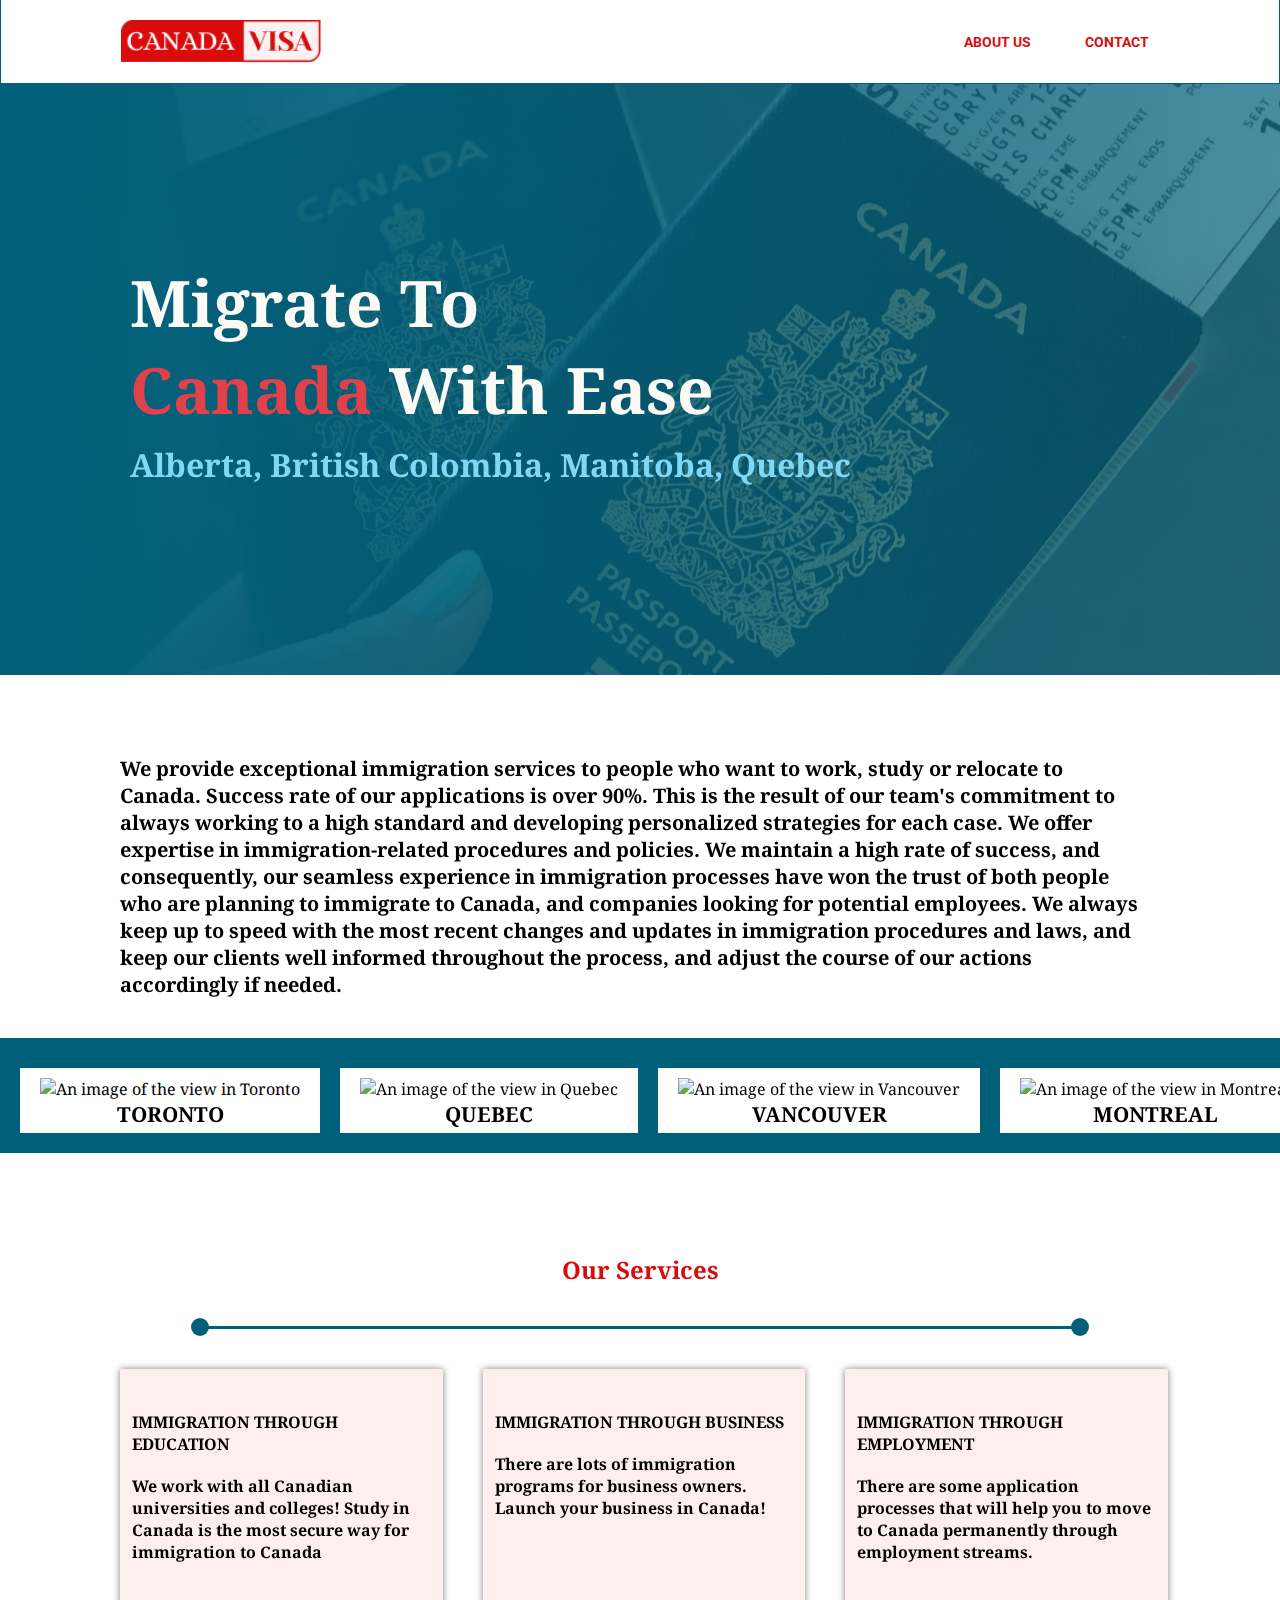
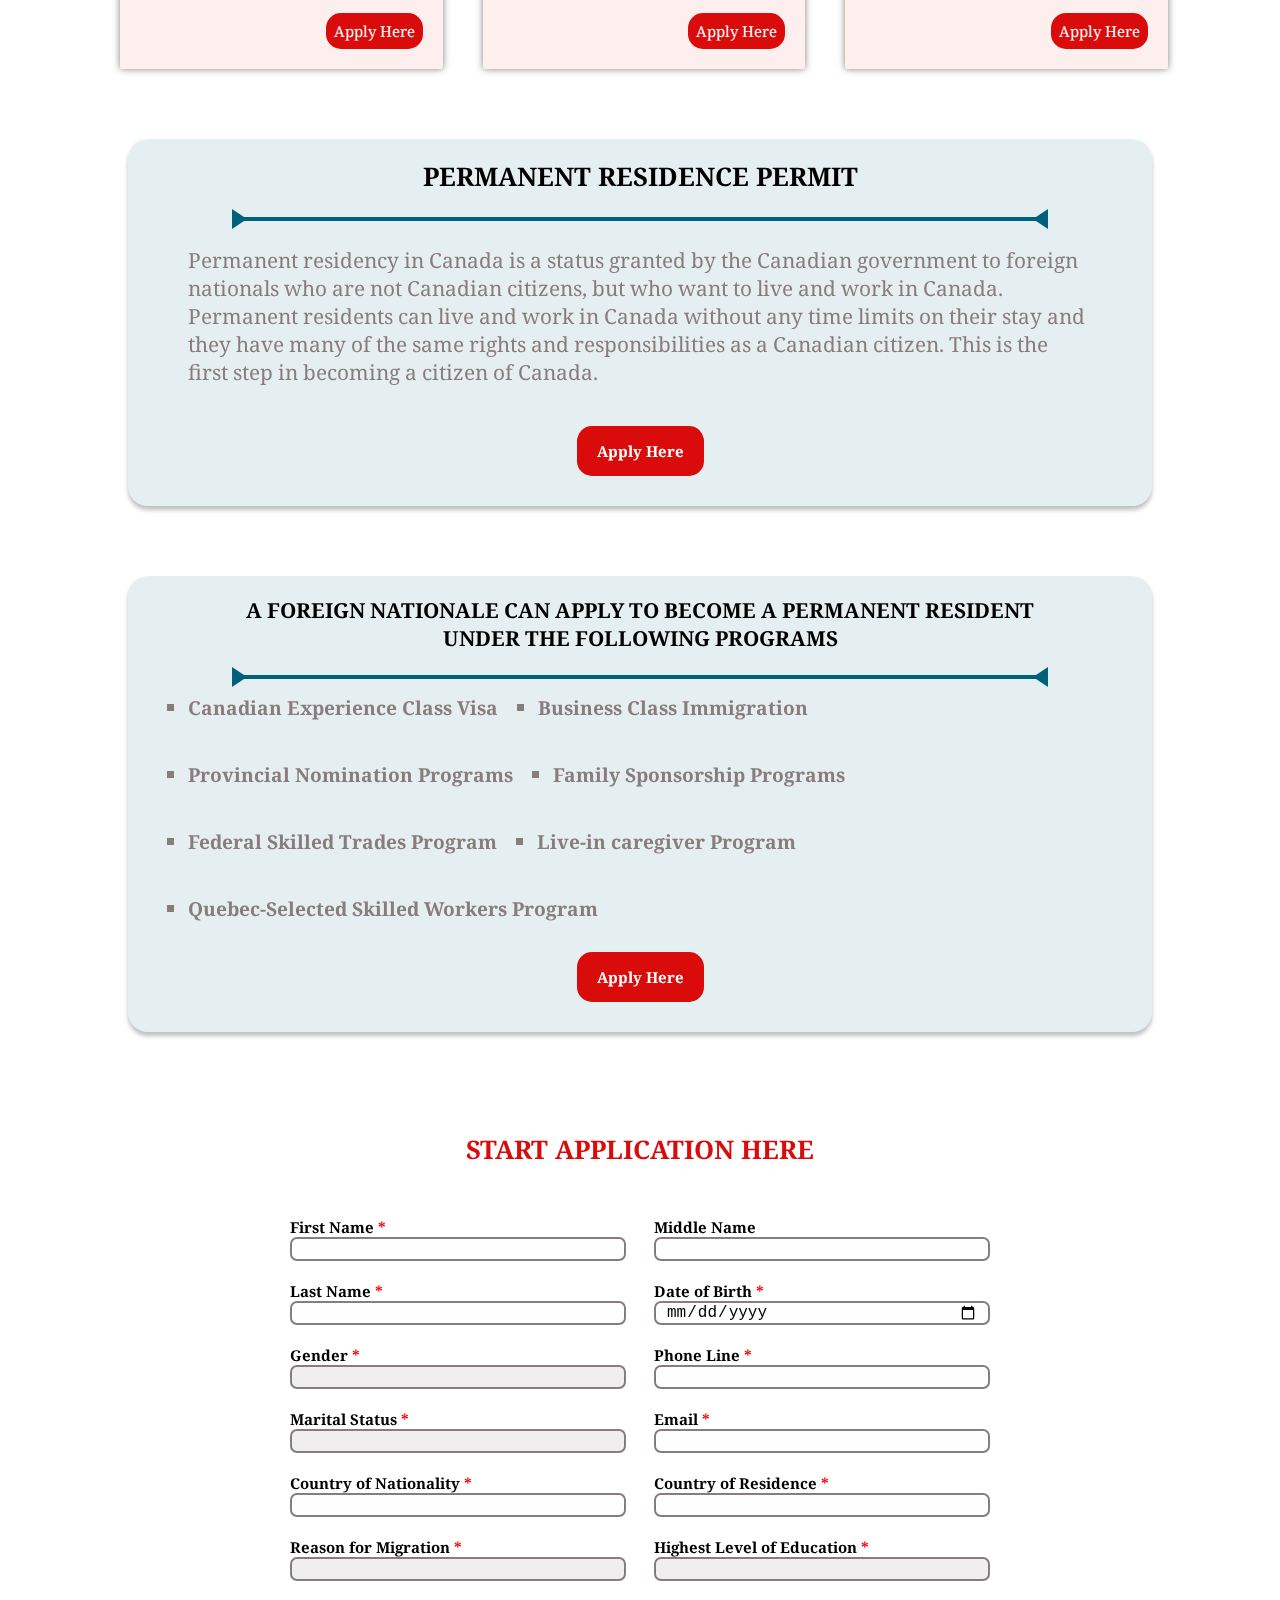
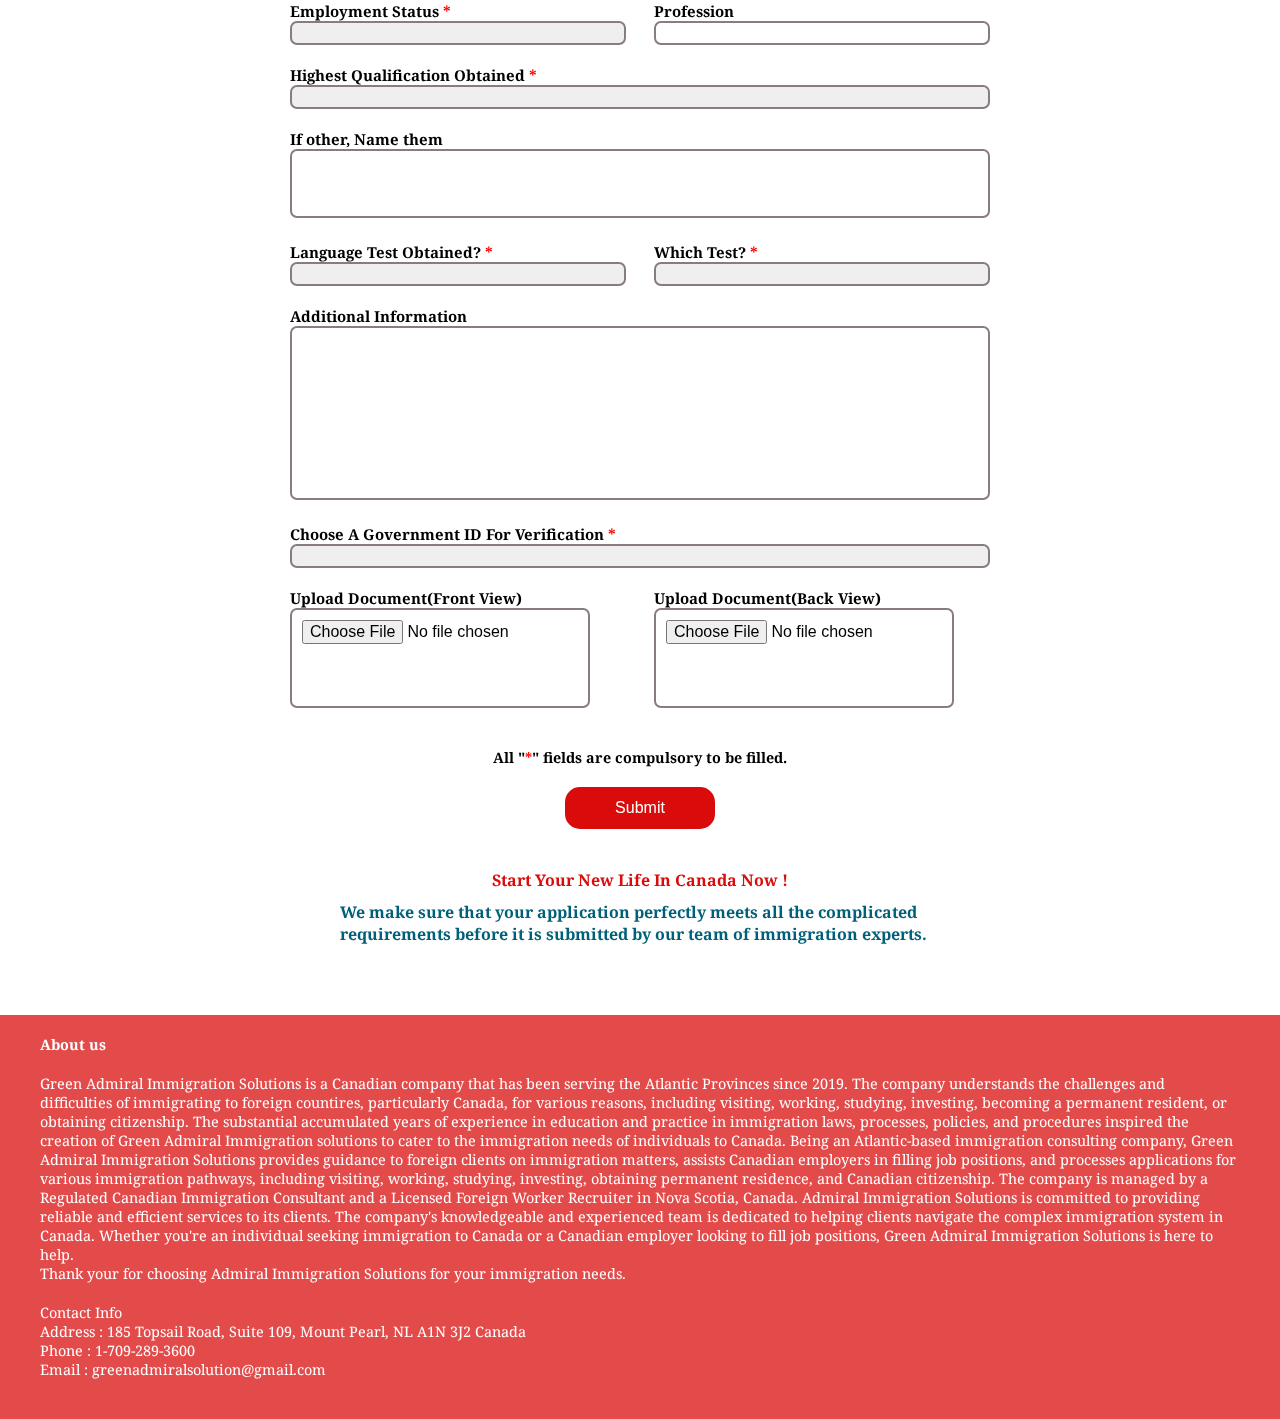
==== commit 5ab3df36: "Updates" ====
--- a/index.html
+++ b/index.html
@@ -247,8 +247,9 @@
       </section>
 
       <section class="form">
+        <h3>START APPLICATION HERE</h3>
         <form action="redirect.html" id="form">
-          <h3>START APPLICATION HERE</h3>
+          
 
           <div class="row">
             <div class="input-group">
@@ -280,7 +281,7 @@
           </div>
 
           <div class="row">
-            <div class="input-group selector">
+            <div class="input-group">
               <label for="gender">Gender <span class="required">*</span></label>
               <div class="select-container">
               <select id="gender" name="gender">
@@ -442,7 +443,9 @@
 
             <div class="input-group">
               <label for="other">If other, Name them</label>
-              <input type="text" name="Other" id="other" />
+              <!-- <input type="text" name="Other" id="other" /> -->
+              <textarea name="other" id="other" cols="10" rows="3"></textarea>
+
             </div>
 
             <div class="row">
@@ -523,10 +526,10 @@
               <div class="row">
 
                 <div class="input-group">
-                  <!-- <label for="front-view">Upload Document(Front View)</label> -->
+                  <label for="front-view">Upload Document(Front View)</label>
                   
                   <input type="file" name="front-view" id="front-view"> 
-                  <button id="upload"><i class="fa-solid fa-file-arrow-up" style="color: #cccccc;" id="front-view"></i></button>
+                  <!-- <button id="upload" name="Upload Front View"><i class="fa-solid fa-file-arrow-up" style="color: #cccccc;" id="front-view"></i></button> -->
                 </div>
 
                 <div class="input-group">
@@ -536,6 +539,8 @@
                 
               </div>
 
+              
+
             
 
             <p id="compulsory">
@@ -543,9 +548,8 @@
               filled.
             </p>
             <div class="button-container">
-              <button class="apply">Submit</button>
-            </div>
-          </div>
+              <button class="apply" id="blue" name="apply">Submit</button>
+            </div>
         </form>
       </section>
 
@@ -563,7 +567,7 @@
 
       <section id="about">
       
-        <p id="main"> About us </p>
+        <h4 id="main"> About us </h4>
         <p>
         Green Admiral Immigration Solutions is a Canadian company that
         has been serving the Atlantic Provinces since 2019. The company
@@ -595,7 +599,7 @@
 
     </section>
 
-      <section id="contact">
+      <div id="contact">
         <p>Contact Info</p>
           <p>
             Address : 185 Topsail Road, Suite 109, Mount Pearl, NL A1N 3J2
@@ -603,7 +607,8 @@
           <p>
           <p>Phone : 1-709-289-3600</p>
           <p>Email : greenadmiralsolution@gmail.com</p>
-          </section>
+
+          </div>
 
           </div>
 
--- a/style.css
+++ b/style.css
@@ -3,6 +3,7 @@
 * {
   margin: 0;
   padding: 0;
+  box-sizing: border-box;
 }
 
 body {
@@ -63,6 +64,7 @@
   justify-content: center;
   padding-left: 100px;
   color: #fbfaf5;
+  width: 100%;
 }
 
 h1 {
@@ -325,6 +327,7 @@
      margin-left: auto;
      margin-right: auto;
      display: flex;
+     flex-direction: column;
      align-items: center;
      justify-content: center;
      font-size: 15px;
@@ -380,7 +383,7 @@
 }
 
 input, select{
-  width: 100%;
+     width: 100%;
      padding: 10px;
      font-size: 16px;
      border: 2px solid #897c7c;
@@ -399,9 +402,9 @@
 
 input[type="file"]{
   height: 100px;
-  width: 200px;
+  width: 300px;
   border: 2ps solid black;
-  display: none;
+  /* display: none;  */
 }
 
 #file{
@@ -436,25 +439,25 @@
      
      align-items: center;
      justify-content: space-between;
+     
+
 }
 
 .row .input-group{
-     width: 45%;
-}
-
-
+     width: 48%;
+}
+
+/* 
 #other{
   height: 20px;
-}
+} */
 
 #compulsory{
   font-size: 0.9rem;
-  color: #000;
   font-weight: bold;
   text-align: center;
   margin-top: 20px;
   margin-bottom: 20px;
-  margin-left: 100px;
 }
 
 .required {
@@ -462,28 +465,21 @@
 }
 
 #start{
-  /* padding: 5px; */
   font-size: 1rem;
   font-weight: bold;
   color: #da0b0b;
   text-align: center;
-  margin-top: 50px;
-  margin-left: 50px;
+  margin-top: 40px;
   
 
 }
 
 #confirm{
-  /* color: #016079;
-  padding-left: 150px;
-  margin-top: 5px;
-  font-size: 1rem; */
   width: 600px;
   font-size: 1rem;
   margin: 10px auto 70px auto;
   color: #016079;
   font-weight: bold;
-  padding-left: 100px;
 }
 
 /* Styling for the Footer */
@@ -537,8 +533,57 @@
   font-size: 1.5rem;
 }
 
-/* @media max-width(768px){
-  .nav{
-    display: none;
-}
-} */+
+@media (max-width: 768px){
+  body{
+    overflow-x: hidden !important;
+  }
+
+  .line, .line2{
+    width: 70%;
+    margin: 20px auto;
+  }
+  
+  .form{
+    min-width: 280px;
+    
+}
+
+.input-group{
+  margin-bottom: 12px;
+  width: 100%;
+}
+
+.input-group:nth-child(2n){
+  justify-content: space-between;
+}
+
+.services-content{
+  flex-direction: column;
+  margin: 20px auto;
+}
+
+.service{
+  margin-bottom: 20px;
+  height: auto;
+  padding: 20px;
+  width: 90%;
+  background-color: #FEEFEF;
+}
+
+#blue{
+  padding: 8px;
+  background-color: #016079;
+  border: none;
+
+}
+
+.title{
+ /* position: absolute; */
+}
+
+footer{
+ height: auto;
+}
+
+}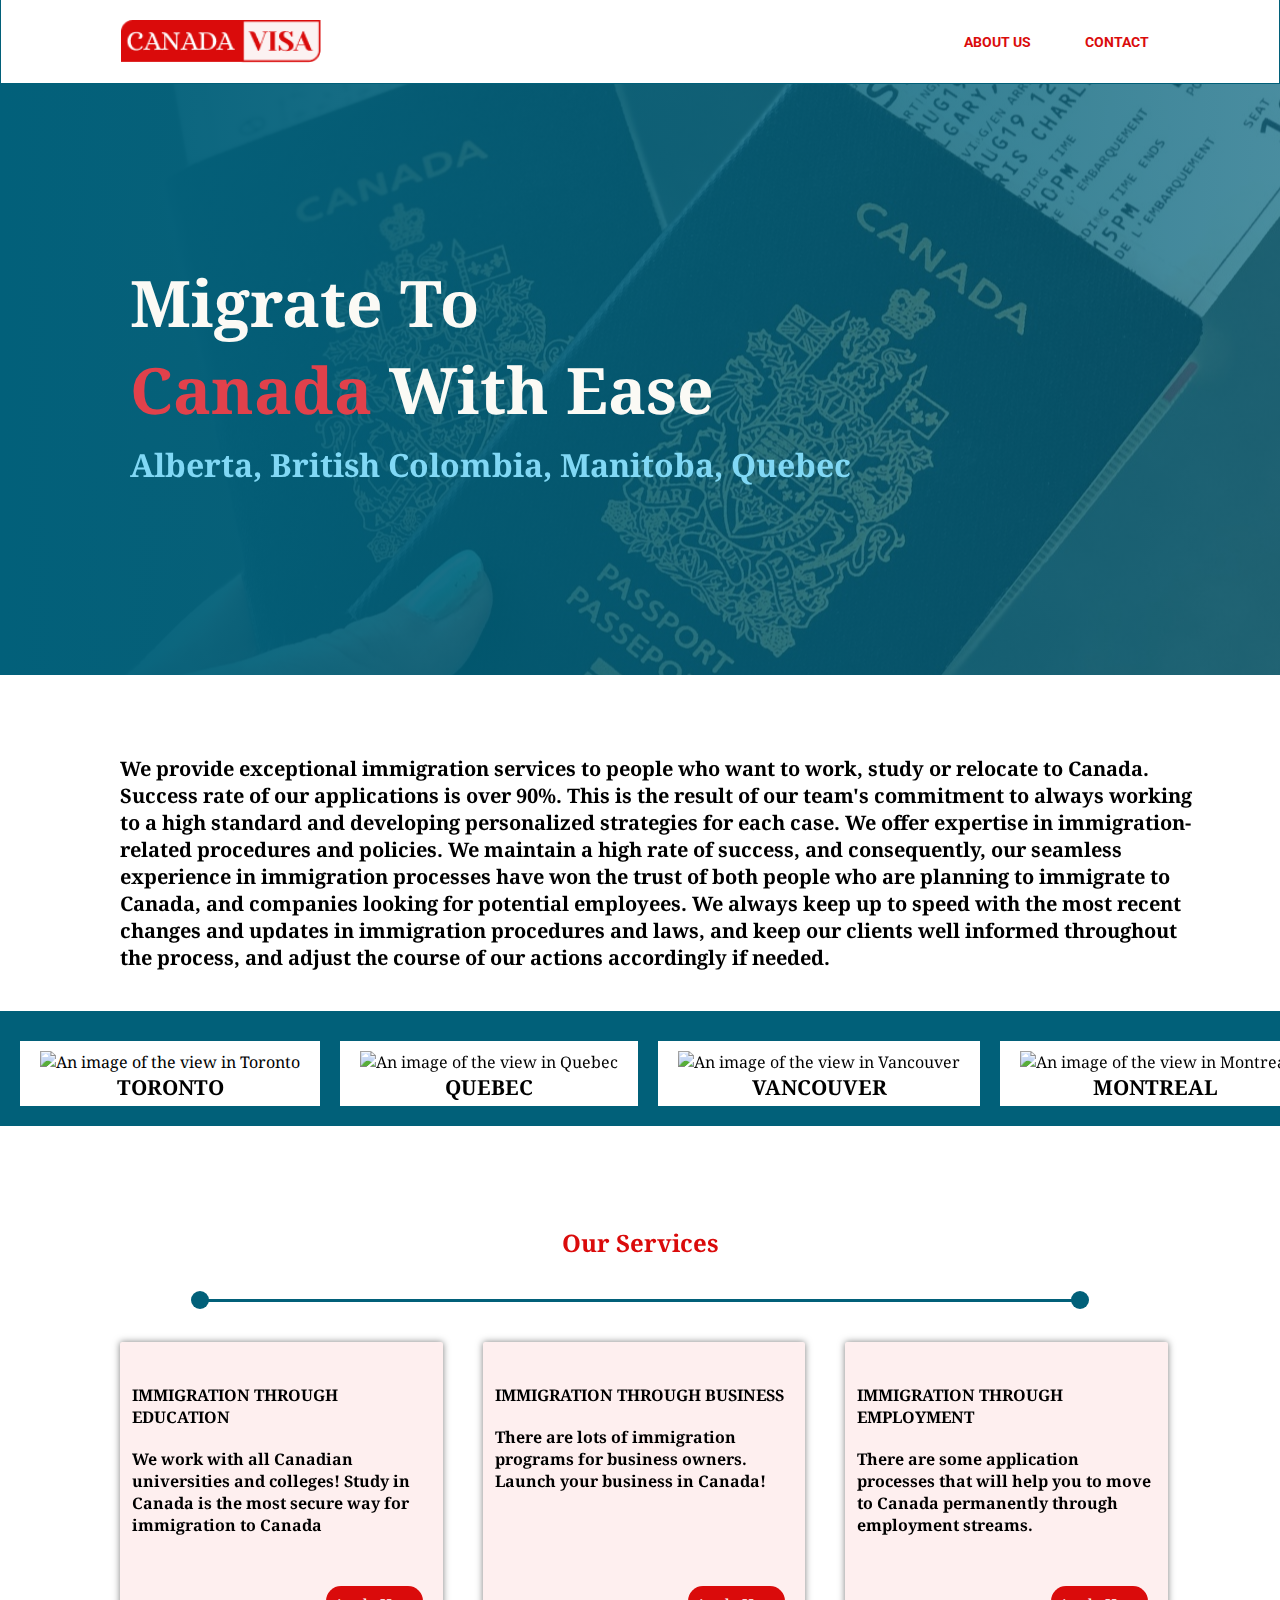
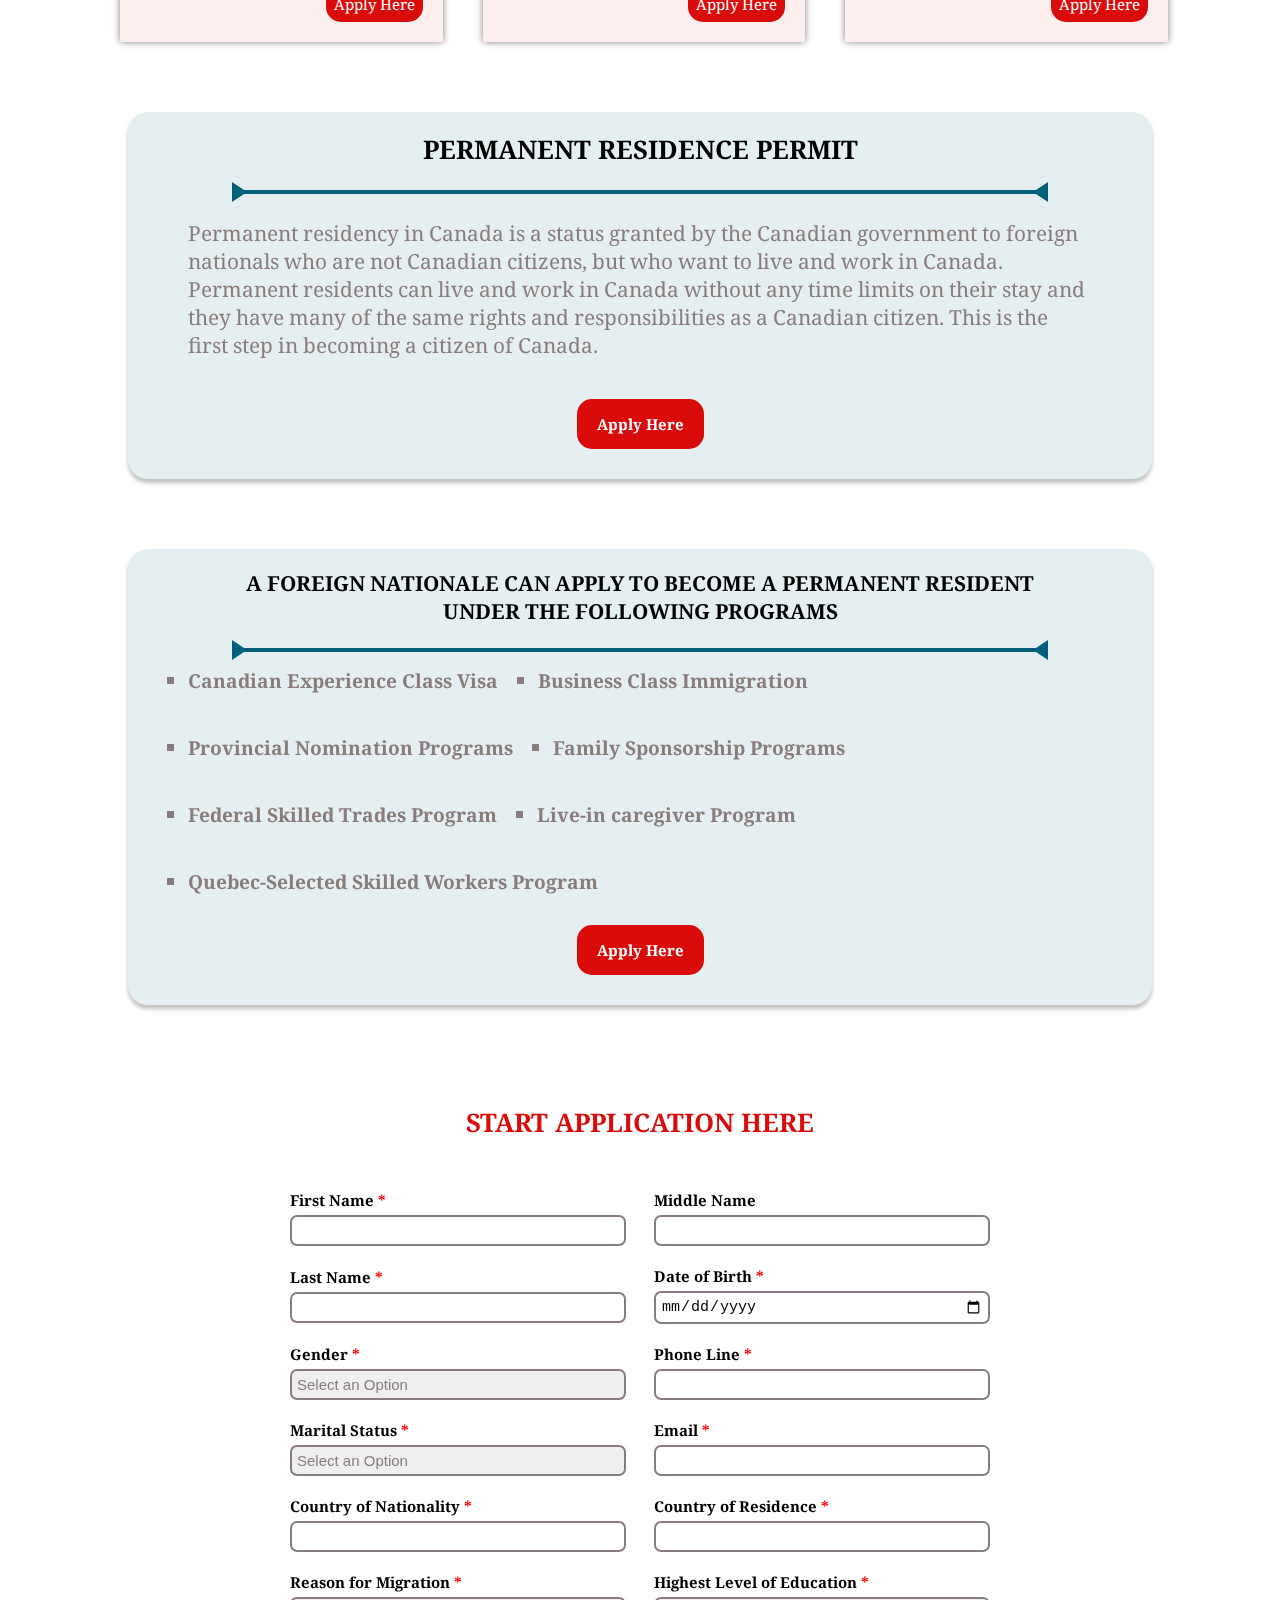
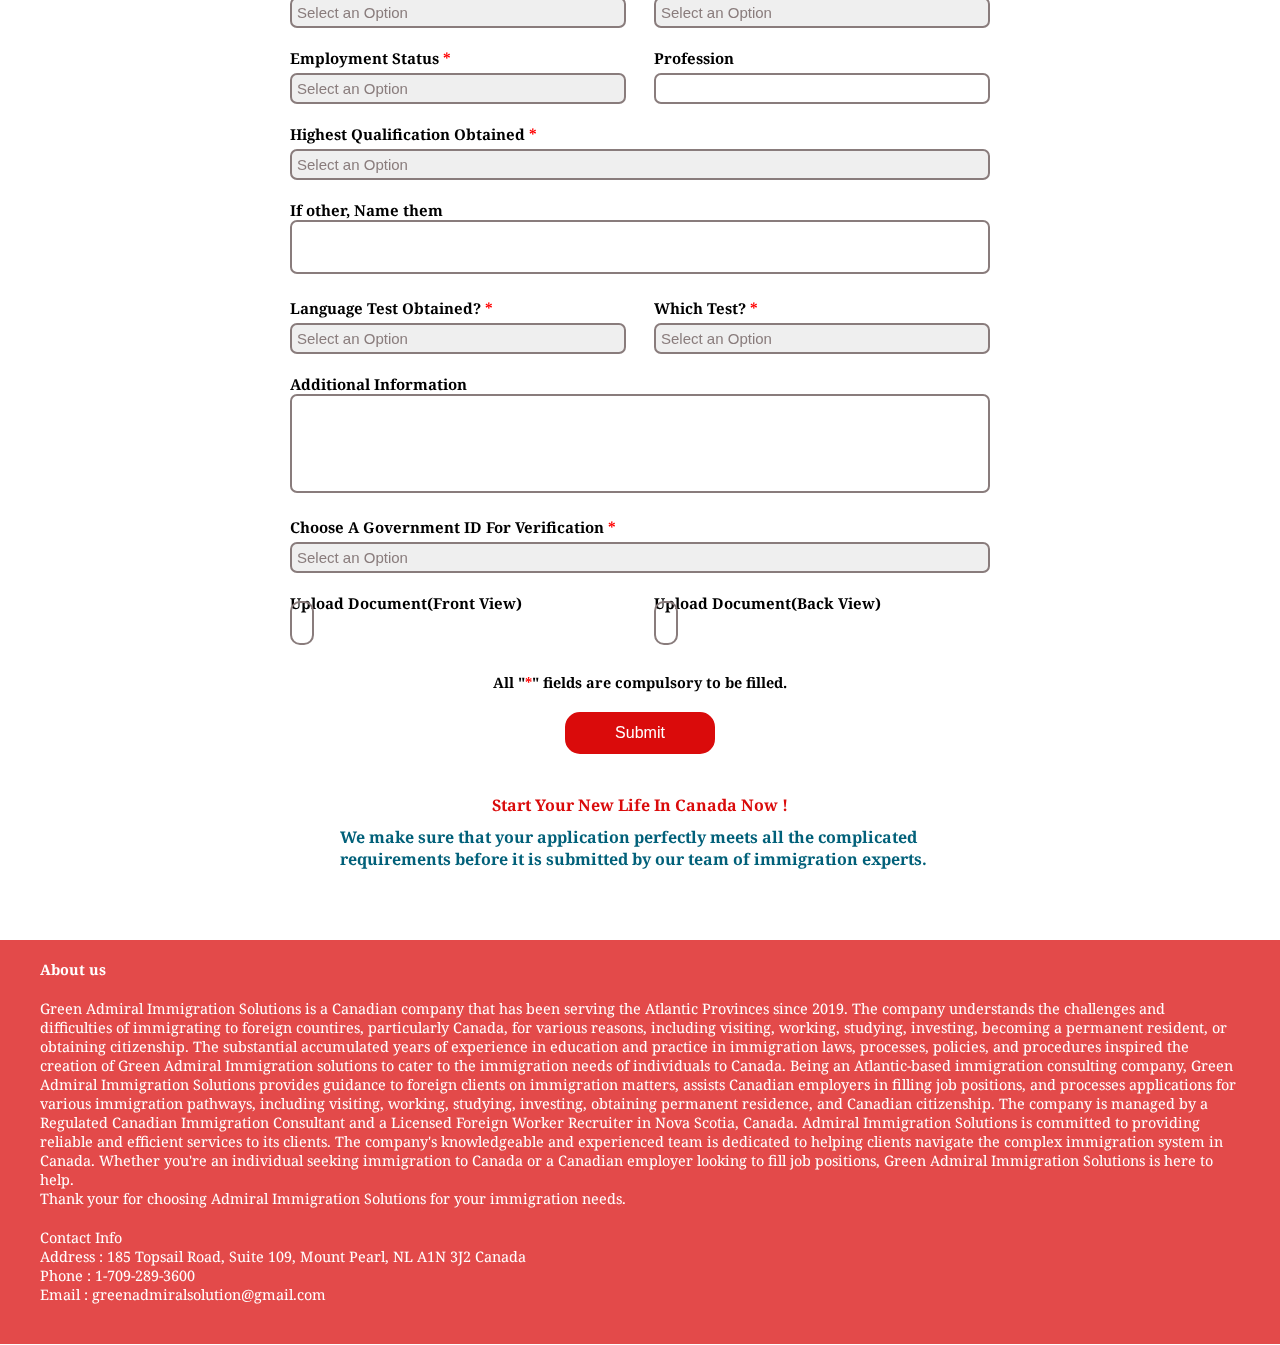
==== commit b08608f1: "Made Updates" ====
--- a/index.html
+++ b/index.html
@@ -444,7 +444,7 @@
             <div class="input-group">
               <label for="other">If other, Name them</label>
               <!-- <input type="text" name="Other" id="other" /> -->
-              <textarea name="other" id="other" cols="10" rows="3"></textarea>
+              <textarea name="other" id="other" cols="10" rows="2"></textarea>
 
             </div>
 
@@ -496,7 +496,7 @@
             <div class="input-group">
               <label for="add-info">Additional Information</label>
 
-              <textarea name="add-info" id="add-info" cols="30" rows="10"></textarea>
+              <textarea name="add-info" id="add-info" cols="20" rows="5"></textarea>
             </div>
 
             <div class="input-group">
@@ -526,14 +526,15 @@
               <div class="row">
 
                 <div class="input-group">
-                  <label for="front-view">Upload Document(Front View)</label>
+                  <p>Upload Document(Front View)</p>
+                   <label for="front-view"><i class="fa-2x fa-solid fa-file-arrow-up" style="color: #cccccc;" id="view"></i></label>
                   
-                  <input type="file" name="front-view" id="front-view"> 
-                  <!-- <button id="upload" name="Upload Front View"><i class="fa-solid fa-file-arrow-up" style="color: #cccccc;" id="front-view"></i></button> -->
+                  <input type="file" name="front-view" id="front-view">
                 </div>
 
                 <div class="input-group">
-                  <label for="back-view">Upload Document(Back View)</label>
+                 <p>Upload Document(Back View)</p>
+                   <label for="back-view"><i class="fa-2x fa-solid fa-file-arrow-up" style="color: #cccccc;" id="view"></i></label>
                   <input type="file" name="back-view" id="back-view"> 
                 </div>
                 
--- a/style.css
+++ b/style.css
@@ -85,7 +85,7 @@
   margin-left: 120px;
   margin-top: 80px;
   margin-bottom: 40px;
-  width: 80%;
+  width: 85%;
   font-family: "Noto Serif", serif;
   font-weight: 700;
 }
@@ -367,6 +367,7 @@
      width: 50px;
      height: 100%;
      position: absolute;
+     top: 10px;
      right: 10px;
      display: flex;
      align-items: right;
@@ -384,12 +385,12 @@
 
 input, select{
      width: 100%;
-     padding: 10px;
-     font-size: 16px;
+     padding: 5px;
+     font-size: 15px;
      border: 2px solid #897c7c;
      border-radius: 7px;
-     height: 3px;
      opacity: 1;
+     margin-top: 5px;
 }
 
 textarea{
@@ -400,17 +401,20 @@
   width: 100%;
 }
 
+#view{
+  padding: 10px;
+  width: 330px;
+  margin-top: 10px;
+  border: 2px solid #897c7c;
+  border-radius: 10px;
+  text-align: center;
+  cursor: pointer;
+
+}
+
 input[type="file"]{
-  height: 100px;
-  width: 300px;
-  border: 2ps solid black;
-  /* display: none;  */
-}
-
-#file{
-  width: 200px;
-  border: 2px solid #897c7c;
-  background-color: white;
+  display: none; 
+  
 }
 
 input:focus, select:focus, textarea:focus{
@@ -436,22 +440,14 @@
 
 .row{
      display: flex;
-     
      align-items: center;
      justify-content: space-between;
-     
-
 }
 
 .row .input-group{
      width: 48%;
 }
 
-/* 
-#other{
-  height: 20px;
-} */
-
 #compulsory{
   font-size: 0.9rem;
   font-weight: bold;
@@ -470,8 +466,6 @@
   color: #da0b0b;
   text-align: center;
   margin-top: 40px;
-  
-
 }
 
 #confirm{
